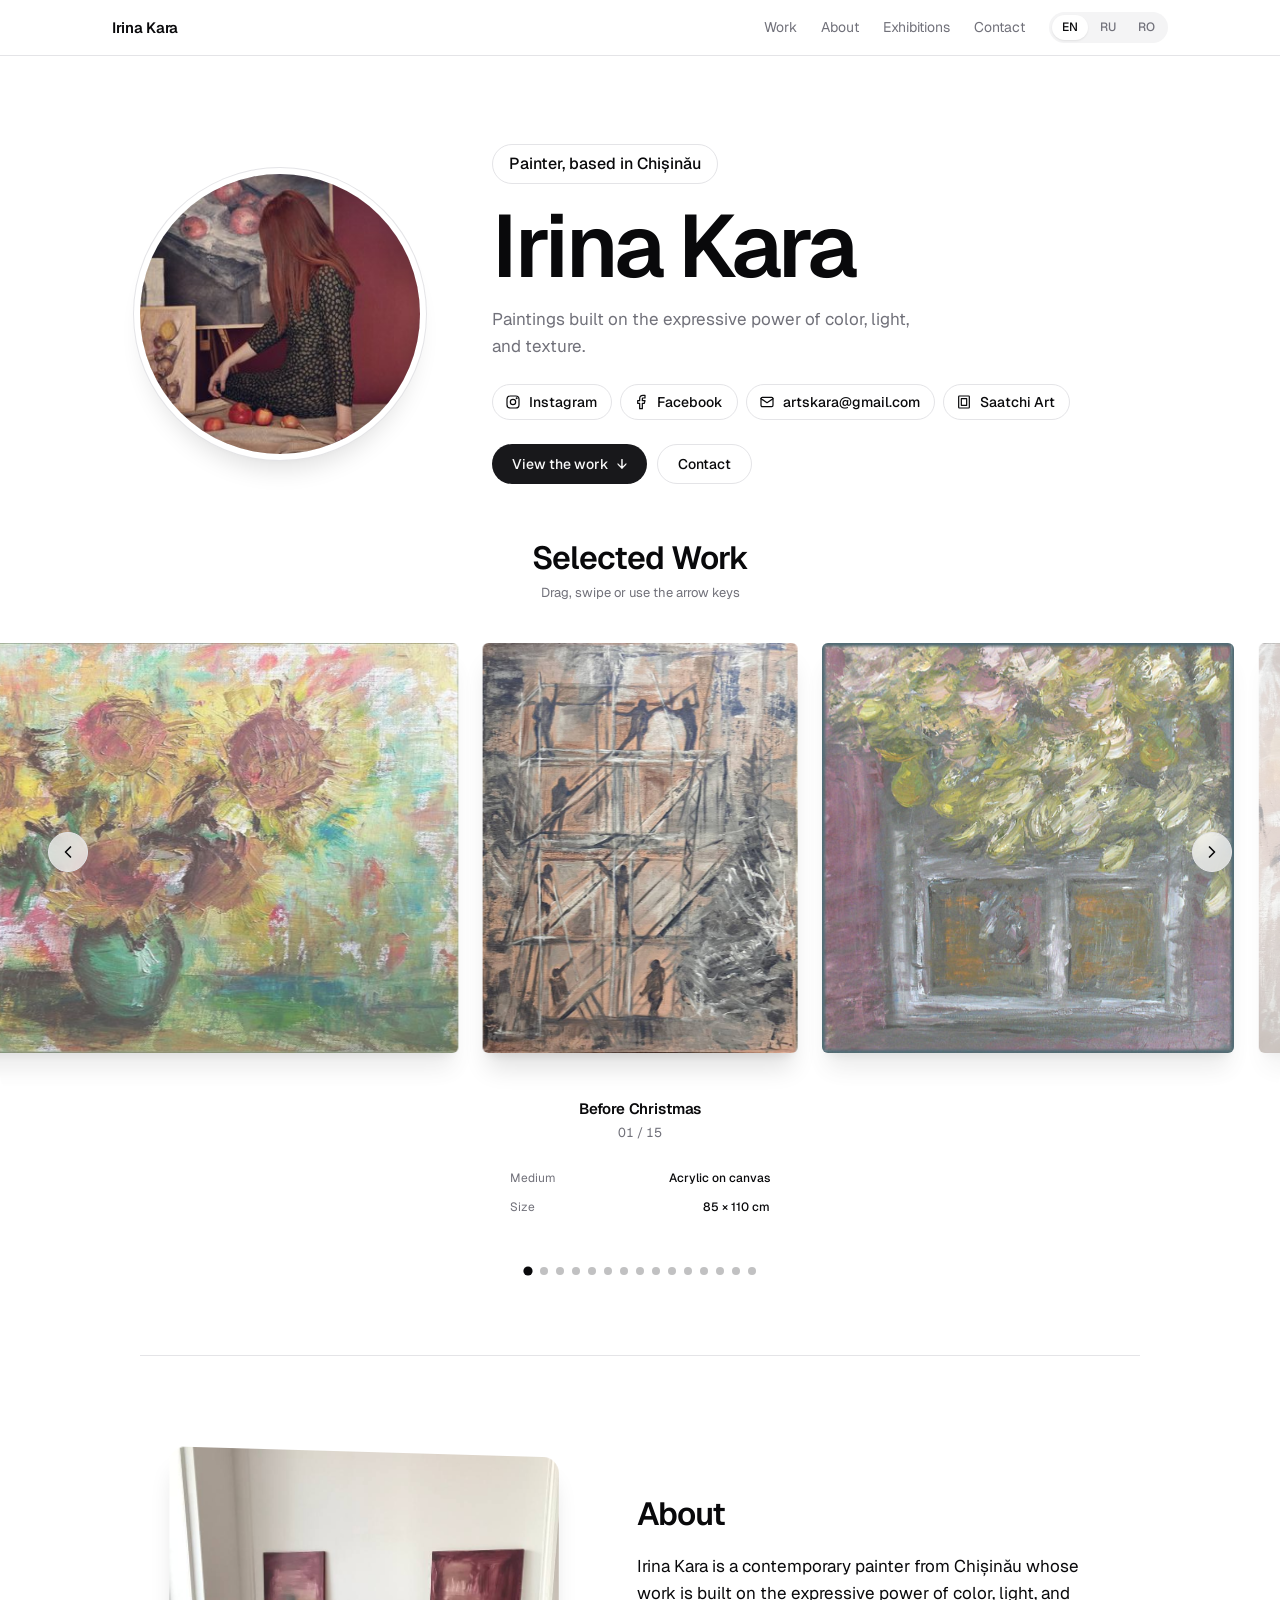
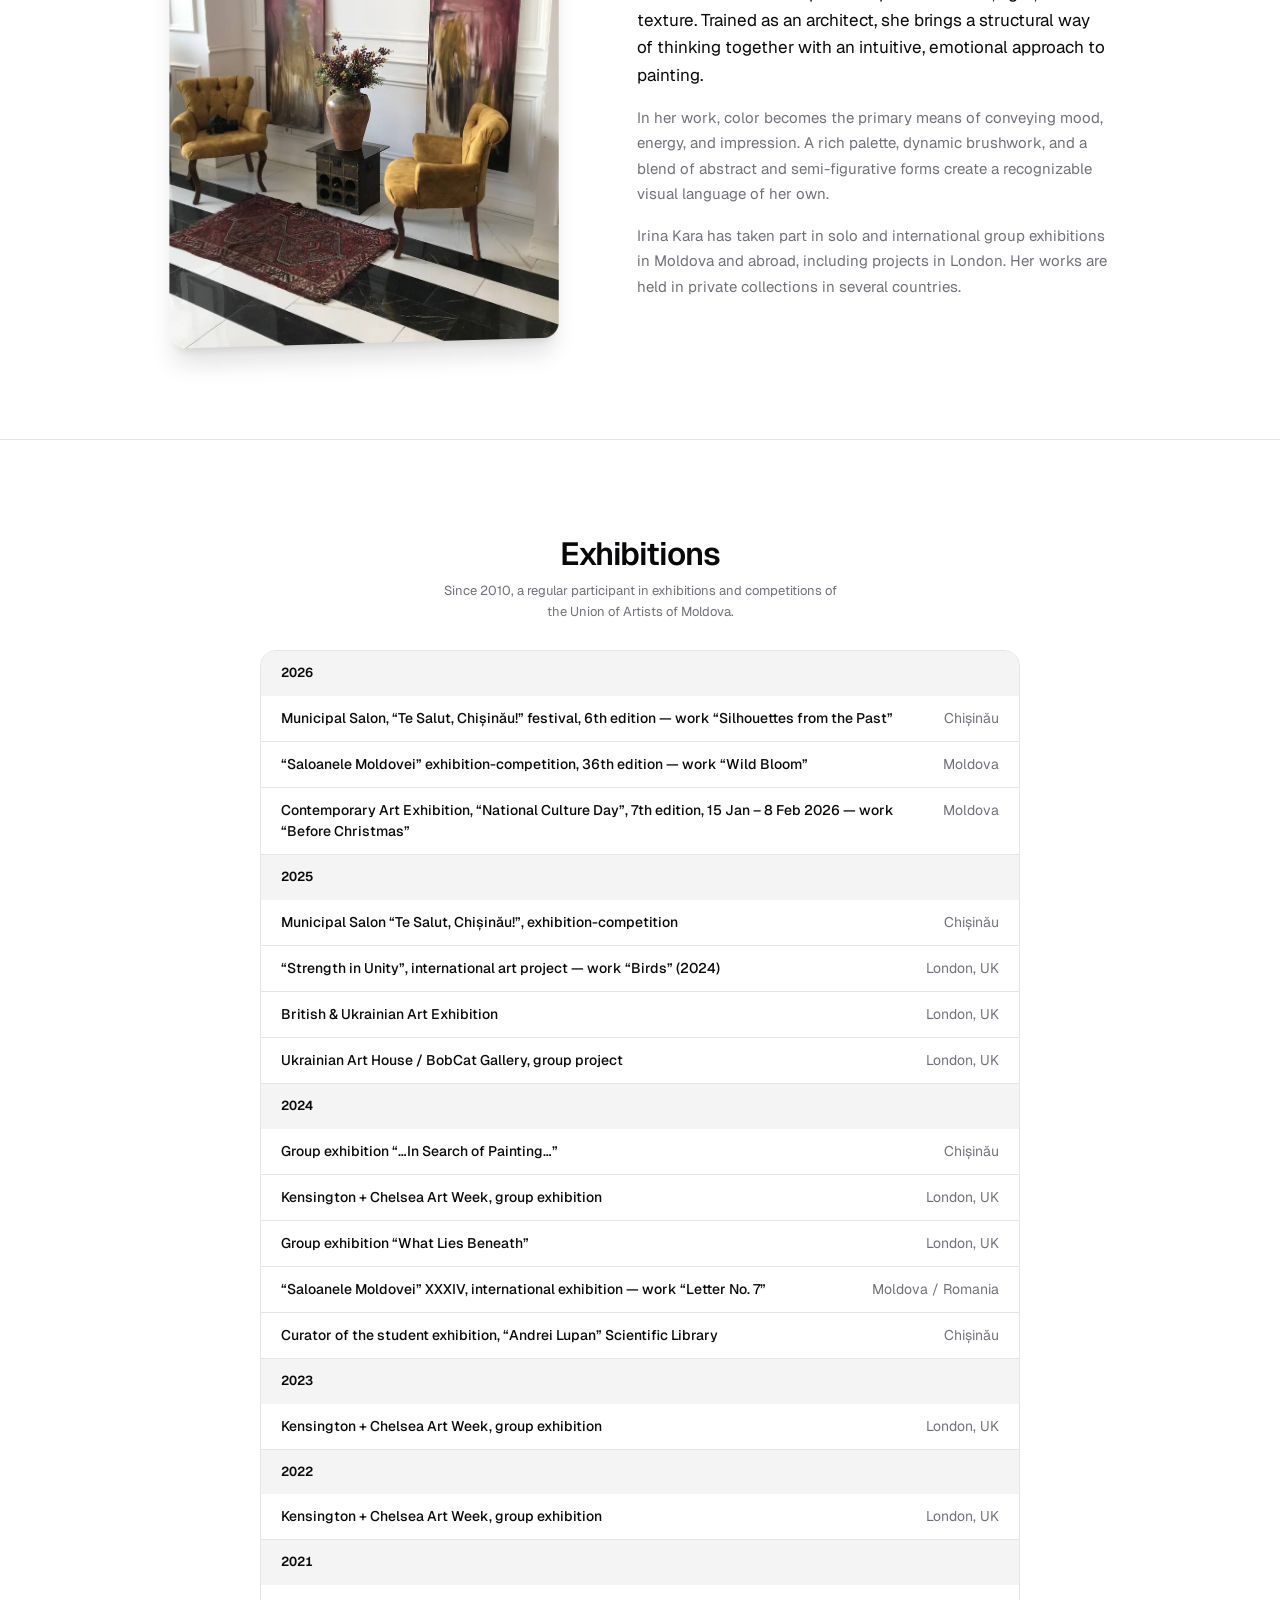
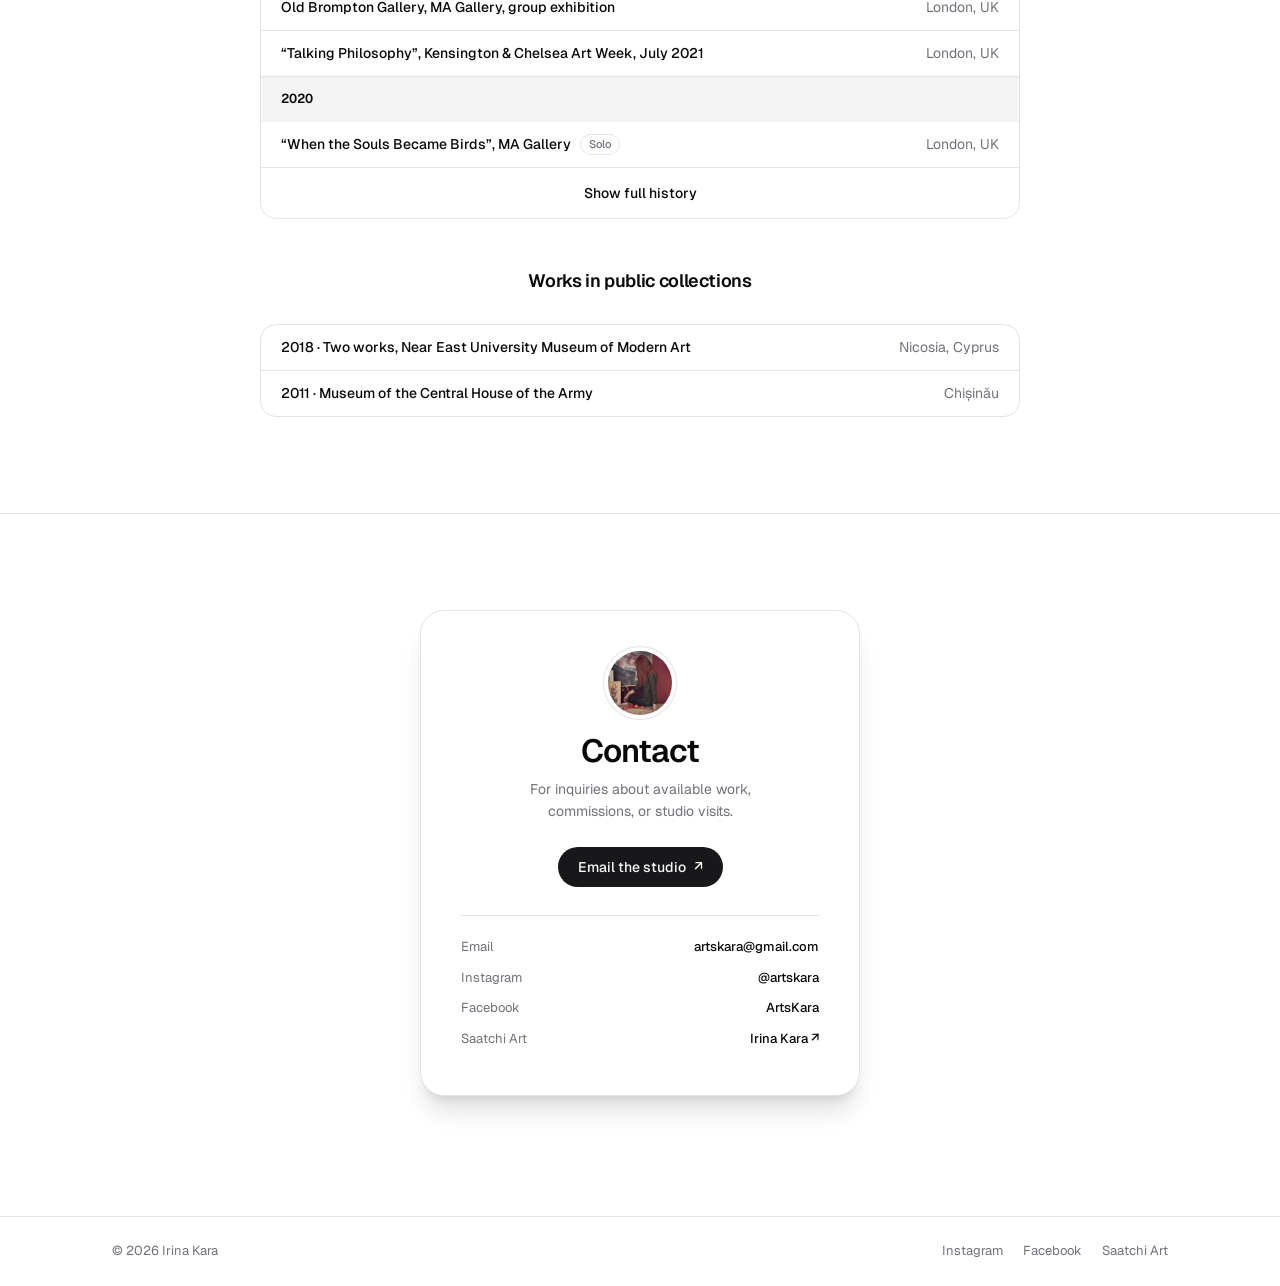
==== index.html @ e7eca100 "Fill Exhibitions with the full CV - 42 exhibitions grouped by year (2026–2010), Solo / Award tags - " ====
<!DOCTYPE html>
<html lang="en">
<head>
<meta charset="UTF-8">
<meta name="viewport" content="width=device-width, initial-scale=1.0">
<title>Irina Kara — Paintings & Works on Paper</title>
<link rel="preconnect" href="https://fonts.googleapis.com">
<link rel="preconnect" href="https://fonts.gstatic.com" crossorigin>
<link href="https://fonts.googleapis.com/css2?family=Geist:wght@400;500;600&display=swap" rel="stylesheet">
<link rel="stylesheet" href="style-d.css?v=7">
</head>
<body>

<header class="nav">
  <div class="nav__inner">
    <a class="nav__mark" href="#top">Irina Kara</a>
    <nav class="nav__links">
      <a href="#work" data-i18n="nav.work">Work</a>
      <a href="#about" data-i18n="nav.about">About</a>
      <a href="#exhibitions" data-i18n="nav.exhibitions">Exhibitions</a>
      <a href="#contact" data-i18n="nav.contact">Contact</a>
      <span class="lang-switch" role="group" aria-label="Language">
        <button type="button" data-lang-btn="en">EN</button>
        <button type="button" data-lang-btn="ru">RU</button>
        <button type="button" data-lang-btn="ro">RO</button>
      </span>
    </nav>
    <button class="nav__toggle" aria-label="Open menu" aria-expanded="false">
      <span></span><span></span>
    </button>
  </div>
</header>

<div class="mobile-menu" id="mobileMenu">
  <a href="#work" data-i18n="nav.work">Work</a>
  <a href="#about" data-i18n="nav.about">About</a>
  <a href="#exhibitions" data-i18n="nav.exhibitions">Exhibitions</a>
  <a href="#contact" data-i18n="nav.contact">Contact</a>
  <span class="lang-switch" role="group" aria-label="Language">
    <button type="button" data-lang-btn="en">EN</button>
    <button type="button" data-lang-btn="ru">RU</button>
    <button type="button" data-lang-btn="ro">RO</button>
  </span>
</div>

<main id="top">

  <section class="hero">
    <div class="hero__inner reveal">
      <img class="hero__avatar" src="images/artist-avatar.jpg" alt="Irina Kara">
      <div class="hero__text">
        <span class="eyebrow" data-i18n="hero.eyebrow">Painter, based in Chișinău</span>
        <h1 class="hero__title">Irina Kara</h1>
        <p class="hero__sub" data-i18n="hero.sub">Paintings built on the expressive power of color, light, and texture.</p>
        <ul class="hero__contacts">
          <li>
            <a href="https://www.instagram.com/artskara/" target="_blank" rel="noopener noreferrer">
              <svg viewBox="0 0 24 24" aria-hidden="true"><rect x="3" y="3" width="18" height="18" rx="5"/><circle cx="12" cy="12" r="4"/><circle cx="17.5" cy="6.5" r="0.6" fill="currentColor"/></svg>
              <span>Instagram</span>
            </a>
          </li>
          <li>
            <a href="https://www.facebook.com/ArtsKara" target="_blank" rel="noopener noreferrer">
              <svg viewBox="0 0 24 24" aria-hidden="true"><path d="M18 2h-3a5 5 0 0 0-5 5v3H7v4h3v8h4v-8h3l1-4h-4V7a1 1 0 0 1 1-1h3z"/></svg>
              <span>Facebook</span>
            </a>
          </li>
          <li>
            <a href="mailto:artskara@gmail.com">
              <svg viewBox="0 0 24 24" aria-hidden="true"><rect x="3" y="5" width="18" height="14" rx="2"/><path d="m3 7 9 6 9-6"/></svg>
              <span>artskara@gmail.com</span>
            </a>
          </li>
          <li>
            <a href="https://www.saatchiart.com/account/profile/97227" target="_blank" rel="noopener noreferrer">
              <svg viewBox="0 0 24 24" aria-hidden="true"><rect x="4" y="3" width="16" height="18" rx="1"/><rect x="8" y="7" width="8" height="10"/></svg>
              <span>Saatchi Art</span>
            </a>
          </li>
        </ul>
        <div class="hero__actions">
          <a class="btn btn--primary" href="#work"><span data-i18n="hero.cta">View the work</span><span aria-hidden="true">↓</span></a>
          <a class="btn btn--outline" href="#contact" data-i18n="nav.contact">Contact</a>
        </div>
      </div>
    </div>
  </section>

  <section id="work" class="work">
    <div class="section-head reveal">
      <h2 class="section-title" data-i18n="work.title">Selected Work</h2>
      <p class="section-hint" data-i18n="work.hint">Drag, swipe or use the arrow keys</p>
    </div>

    <div class="cf reveal" data-coverflow data-autoplay="0" data-rotate="0" data-depth="0" data-fade="0.3" data-max-aspect="3" role="region" aria-roledescription="carousel" aria-label="Selected work">
      <div class="cf__stage">
        <div class="cf__frame" tabindex="0">
          <div class="cf__track">
            <div class="cf__card" role="group" aria-roledescription="slide" aria-label="1 of 15">
              <img class="zoomable" src="images/before-christmas.jpg" alt="Before Christmas, acrylic on canvas, 85 × 110 cm" width="770" height="1003" draggable="false" loading="eager" role="button" tabindex="-1" aria-label="View full size: Before Christmas">
            </div>
            <div class="cf__card" role="group" aria-roledescription="slide" aria-label="2 of 15">
              <img class="zoomable" src="images/grandmas-pear.jpg" alt="Grandma's Pear, oil on canvas, 85 × 85 cm" width="569" height="566" draggable="false" loading="eager" role="button" tabindex="-1" aria-label="View full size: Grandma's Pear">
            </div>
            <div class="cf__card" role="group" aria-roledescription="slide" aria-label="3 of 15">
              <img class="zoomable" src="images/hero-after-the-touch.jpg" alt="After the Touch, acrylic on canvas, 60 × 85 cm" width="770" height="1097" draggable="false" loading="eager" role="button" tabindex="-1" aria-label="View full size: After the Touch">
            </div>
            <div class="cf__card" role="group" aria-roledescription="slide" aria-label="4 of 15">
              <img class="zoomable" src="images/letter-thoughts-before-sunrise.jpg" alt="Letter – Thoughts Before Sunrise, acrylic on canvas, 85 × 110 cm" width="770" height="999" draggable="false" loading="lazy" role="button" tabindex="-1" aria-label="View full size: Letter – Thoughts Before Sunrise">
            </div>
            <div class="cf__card" role="group" aria-roledescription="slide" aria-label="5 of 15">
              <img class="zoomable" src="images/wild-bloom.jpg" alt="Wild Bloom, oil on canvas, 60 × 80 cm" width="770" height="1012" draggable="false" loading="lazy" role="button" tabindex="-1" aria-label="View full size: Wild Bloom">
            </div>
            <div class="cf__card" role="group" aria-roledescription="slide" aria-label="6 of 15">
              <img class="zoomable" src="images/the-little-white-lamb.jpg" alt="The Little White Lamb, oil on canvas, 85 × 110 cm" width="770" height="995" draggable="false" loading="lazy" role="button" tabindex="-1" aria-label="View full size: The Little White Lamb">
            </div>
            <div class="cf__card" role="group" aria-roledescription="slide" aria-label="7 of 15">
              <img class="zoomable" src="images/apples-and-pears.jpg" alt="The Apples and Pears, oil on canvas, 85 × 30 cm" width="770" height="320" draggable="false" loading="lazy" role="button" tabindex="-1" aria-label="View full size: The Apples and Pears">
            </div>
            <div class="cf__card" role="group" aria-roledescription="slide" aria-label="8 of 15">
              <img class="zoomable" src="images/roses.jpg" alt="Roses, oil on canvas, 60 × 60 cm" width="770" height="769" draggable="false" loading="lazy" role="button" tabindex="-1" aria-label="View full size: Roses">
            </div>
            <div class="cf__card" role="group" aria-roledescription="slide" aria-label="9 of 15">
              <img class="zoomable" src="images/road-at-home-old-orhey.jpg" alt="The Road at Home, Old Orhey, oil on canvas, 85 × 85 cm" width="770" height="773" draggable="false" loading="lazy" role="button" tabindex="-1" aria-label="View full size: The Road at Home, Old Orhey">
            </div>
            <div class="cf__card" role="group" aria-roledescription="slide" aria-label="10 of 15">
              <img class="zoomable" src="images/crimson-pulse.jpg" alt="Crimson Pulse, oil on canvas, 60 × 110 cm" width="770" height="1468" draggable="false" loading="lazy" role="button" tabindex="-1" aria-label="View full size: Crimson Pulse">
            </div>
            <div class="cf__card" role="group" aria-roledescription="slide" aria-label="11 of 15">
              <img class="zoomable" src="images/horizon-in-motion.jpg" alt="Horizon in Motion, oil on canvas, diptych, 60 × 80 cm" width="770" height="914" draggable="false" loading="lazy" role="button" tabindex="-1" aria-label="View full size: Horizon in Motion">
            </div>
            <div class="cf__card" role="group" aria-roledescription="slide" aria-label="12 of 15">
              <img class="zoomable" src="images/pink-roses-and-tea.jpg" alt="Pink Roses and Tea, oil on canvas, 40 × 70 cm" width="770" height="1519" draggable="false" loading="lazy" role="button" tabindex="-1" aria-label="View full size: Pink Roses and Tea">
            </div>
            <div class="cf__card" role="group" aria-roledescription="slide" aria-label="13 of 15">
              <img class="zoomable" src="images/pomegranate-and-orange.jpg" alt="Still Life with Pomegranate and Orange, oil on canvas, 50 × 30 cm" width="770" height="499" draggable="false" loading="lazy" role="button" tabindex="-1" aria-label="View full size: Still Life with Pomegranate and Orange">
            </div>
            <div class="cf__card" role="group" aria-roledescription="slide" aria-label="14 of 15">
              <img class="zoomable" src="images/between-silence-and-depth.jpg" alt="Between Silence and Depth, oil on canvas, 30 × 40 cm" width="770" height="1019" draggable="false" loading="lazy" role="button" tabindex="-1" aria-label="View full size: Between Silence and Depth">
            </div>
            <div class="cf__card" role="group" aria-roledescription="slide" aria-label="15 of 15">
              <img class="zoomable" src="images/sunflowers.jpg" alt="Sunflowers, oil on canvas, 50 × 30 cm" width="770" height="507" draggable="false" loading="lazy" role="button" tabindex="-1" aria-label="View full size: Sunflowers">
            </div>
          </div>
        </div>

        <button class="cf__nav cf__nav--prev" type="button" aria-label="Previous slide">
          <svg viewBox="0 0 24 24" aria-hidden="true"><path d="m15 18-6-6 6-6"/></svg>
        </button>
        <button class="cf__nav cf__nav--next" type="button" aria-label="Next slide">
          <svg viewBox="0 0 24 24" aria-hidden="true"><path d="m9 18 6-6-6-6"/></svg>
        </button>
      </div>

      <div class="cf__captions" aria-live="polite">
        <div class="cf__caption">
          <p class="cf__title">Before Christmas</p>
          <p class="cf__subtitle">01 / 15</p>
          <dl class="cf__meta">
            <div><dt data-i18n="meta.medium">Medium</dt><dd data-i18n="medium.acrylic">Acrylic on canvas</dd></div>
            <div><dt data-i18n="meta.size">Size</dt><dd>85 × 110 cm</dd></div>
          </dl>
        </div>
        <div class="cf__caption">
          <p class="cf__title">Grandma's Pear</p>
          <p class="cf__subtitle">02 / 15</p>
          <dl class="cf__meta">
            <div><dt data-i18n="meta.medium">Medium</dt><dd data-i18n="medium.oil">Oil on canvas</dd></div>
            <div><dt data-i18n="meta.size">Size</dt><dd>85 × 85 cm</dd></div>
          </dl>
        </div>
        <div class="cf__caption">
          <p class="cf__title">After the Touch</p>
          <p class="cf__subtitle">03 / 15</p>
          <dl class="cf__meta">
            <div><dt data-i18n="meta.medium">Medium</dt><dd data-i18n="medium.acrylic">Acrylic on canvas</dd></div>
            <div><dt data-i18n="meta.size">Size</dt><dd>60 × 85 cm</dd></div>
          </dl>
        </div>
        <div class="cf__caption">
          <p class="cf__title">Letter – Thoughts Before Sunrise</p>
          <p class="cf__subtitle">04 / 15</p>
          <dl class="cf__meta">
            <div><dt data-i18n="meta.medium">Medium</dt><dd data-i18n="medium.acrylic">Acrylic on canvas</dd></div>
            <div><dt data-i18n="meta.size">Size</dt><dd>85 × 110 cm</dd></div>
          </dl>
        </div>
        <div class="cf__caption">
          <p class="cf__title">Wild Bloom</p>
          <p class="cf__subtitle">05 / 15</p>
          <dl class="cf__meta">
            <div><dt data-i18n="meta.medium">Medium</dt><dd data-i18n="medium.oil">Oil on canvas</dd></div>
            <div><dt data-i18n="meta.size">Size</dt><dd>60 × 80 cm</dd></div>
          </dl>
        </div>
        <div class="cf__caption">
          <p class="cf__title">The Little White Lamb</p>
          <p class="cf__subtitle">06 / 15</p>
          <dl class="cf__meta">
            <div><dt data-i18n="meta.medium">Medium</dt><dd data-i18n="medium.oil">Oil on canvas</dd></div>
            <div><dt data-i18n="meta.size">Size</dt><dd>85 × 110 cm</dd></div>
          </dl>
        </div>
        <div class="cf__caption">
          <p class="cf__title">The Apples and Pears</p>
          <p class="cf__subtitle">07 / 15</p>
          <dl class="cf__meta">
            <div><dt data-i18n="meta.medium">Medium</dt><dd data-i18n="medium.oil">Oil on canvas</dd></div>
            <div><dt data-i18n="meta.size">Size</dt><dd>85 × 30 cm</dd></div>
          </dl>
        </div>
        <div class="cf__caption">
          <p class="cf__title">Roses</p>
          <p class="cf__subtitle">08 / 15</p>
          <dl class="cf__meta">
            <div><dt data-i18n="meta.medium">Medium</dt><dd data-i18n="medium.oil">Oil on canvas</dd></div>
            <div><dt data-i18n="meta.size">Size</dt><dd>60 × 60 cm</dd></div>
          </dl>
        </div>
        <div class="cf__caption">
          <p class="cf__title">The Road at Home, Old Orhey</p>
          <p class="cf__subtitle">09 / 15</p>
          <dl class="cf__meta">
            <div><dt data-i18n="meta.medium">Medium</dt><dd data-i18n="medium.oil">Oil on canvas</dd></div>
            <div><dt data-i18n="meta.size">Size</dt><dd>85 × 85 cm</dd></div>
          </dl>
        </div>
        <div class="cf__caption">
          <p class="cf__title">Crimson Pulse</p>
          <p class="cf__subtitle">10 / 15</p>
          <dl class="cf__meta">
            <div><dt data-i18n="meta.medium">Medium</dt><dd data-i18n="medium.oil">Oil on canvas</dd></div>
            <div><dt data-i18n="meta.size">Size</dt><dd>60 × 110 cm</dd></div>
          </dl>
        </div>
        <div class="cf__caption">
          <p class="cf__title">Horizon in Motion</p>
          <p class="cf__subtitle">11 / 15</p>
          <dl class="cf__meta">
            <div><dt data-i18n="meta.medium">Medium</dt><dd data-i18n="medium.oilDiptych">Oil on canvas, diptych</dd></div>
            <div><dt data-i18n="meta.size">Size</dt><dd>60 × 80 cm</dd></div>
          </dl>
        </div>
        <div class="cf__caption">
          <p class="cf__title">Pink Roses and Tea</p>
          <p class="cf__subtitle">12 / 15</p>
          <dl class="cf__meta">
            <div><dt data-i18n="meta.medium">Medium</dt><dd data-i18n="medium.oil">Oil on canvas</dd></div>
            <div><dt data-i18n="meta.size">Size</dt><dd>40 × 70 cm</dd></div>
          </dl>
        </div>
        <div class="cf__caption">
          <p class="cf__title">Still Life with Pomegranate and Orange</p>
          <p class="cf__subtitle">13 / 15</p>
          <dl class="cf__meta">
            <div><dt data-i18n="meta.medium">Medium</dt><dd data-i18n="medium.oil">Oil on canvas</dd></div>
            <div><dt data-i18n="meta.size">Size</dt><dd>50 × 30 cm</dd></div>
          </dl>
        </div>
        <div class="cf__caption">
          <p class="cf__title">Between Silence and Depth</p>
          <p class="cf__subtitle">14 / 15</p>
          <dl class="cf__meta">
            <div><dt data-i18n="meta.medium">Medium</dt><dd data-i18n="medium.oil">Oil on canvas</dd></div>
            <div><dt data-i18n="meta.size">Size</dt><dd>30 × 40 cm</dd></div>
          </dl>
        </div>
        <div class="cf__caption">
          <p class="cf__title">Sunflowers</p>
          <p class="cf__subtitle">15 / 15</p>
          <dl class="cf__meta">
            <div><dt data-i18n="meta.medium">Medium</dt><dd data-i18n="medium.oil">Oil on canvas</dd></div>
            <div><dt data-i18n="meta.size">Size</dt><dd>50 × 30 cm</dd></div>
          </dl>
        </div>
      </div>

      <div class="cf__dots"></div>
    </div>
  </section>

  <section id="about" class="about">
    <div class="about__portrait reveal">
      <img src="images/studio-portrait.jpg" alt="Irina Kara in her studio" loading="lazy">
    </div>
    <div class="about__text reveal">
      <h2 class="section-title" data-i18n="about.title">About</h2>
      <p data-i18n="about.p1">Irina Kara is a contemporary painter from Chișinău whose work is built on the expressive power of color, light, and texture. Trained as an architect, she brings a structural way of thinking together with an intuitive, emotional approach to painting.</p>
      <p data-i18n="about.p2">In her work, color becomes the primary means of conveying mood, energy, and impression. A rich palette, dynamic brushwork, and a blend of abstract and semi-figurative forms create a recognizable visual language of her own.</p>
      <p data-i18n="about.p3">Irina Kara has taken part in solo and international group exhibitions in Moldova and abroad, including projects in London. Her works are held in private collections in several countries.</p>
    </div>
  </section>

  <section id="exhibitions" class="exhibitions">
    <div class="section-head reveal">
      <h2 class="section-title" data-i18n="exhibitions.title">Exhibitions</h2>
      <p class="section-hint" data-i18n="exhibitions.union">Since 2010, a regular participant in exhibitions and competitions of the Union of Artists of Moldova.</p>
    </div>
    <div class="exhibitions__card reveal" id="exhibitionsList">
      <div class="exhibitions__group">
        <h3>2026</h3>
        <ul>
          <li><span class="ex__title">Municipal Salon, “Te Salut, Chișinău!” festival, 6th edition — work “Silhouettes from the Past”</span><span class="ex__place">Chișinău</span></li>
          <li><span class="ex__title">“Saloanele Moldovei” exhibition-competition, 36th edition — work “Wild Bloom”</span><span class="ex__place">Moldova</span></li>
          <li><span class="ex__title">Contemporary Art Exhibition, “National Culture Day”, 7th edition, 15 Jan – 8 Feb 2026 — work “Before Christmas”</span><span class="ex__place">Moldova</span></li>
        </ul>
      </div>
      <div class="exhibitions__group">
        <h3>2025</h3>
        <ul>
          <li><span class="ex__title">Municipal Salon “Te Salut, Chișinău!”, exhibition-competition</span><span class="ex__place">Chișinău</span></li>
          <li><span class="ex__title">“Strength in Unity”, international art project — work “Birds” (2024)</span><span class="ex__place">London, UK</span></li>
          <li><span class="ex__title">British &amp; Ukrainian Art Exhibition</span><span class="ex__place">London, UK</span></li>
          <li><span class="ex__title">Ukrainian Art House / BobCat Gallery, group project</span><span class="ex__place">London, UK</span></li>
        </ul>
      </div>
      <div class="exhibitions__group">
        <h3>2024</h3>
        <ul>
          <li><span class="ex__title">Group exhibition “…In Search of Painting…”</span><span class="ex__place">Chișinău</span></li>
          <li><span class="ex__title">Kensington + Chelsea Art Week, group exhibition</span><span class="ex__place">London, UK</span></li>
          <li><span class="ex__title">Group exhibition “What Lies Beneath”</span><span class="ex__place">London, UK</span></li>
          <li><span class="ex__title">“Saloanele Moldovei” XXXIV, international exhibition — work “Letter No. 7”</span><span class="ex__place">Moldova / Romania</span></li>
          <li><span class="ex__title">Curator of the student exhibition, “Andrei Lupan” Scientific Library</span><span class="ex__place">Chișinău</span></li>
        </ul>
      </div>
      <div class="exhibitions__group">
        <h3>2023</h3>
        <ul>
          <li><span class="ex__title">Kensington + Chelsea Art Week, group exhibition</span><span class="ex__place">London, UK</span></li>
        </ul>
      </div>
      <div class="exhibitions__group">
        <h3>2022</h3>
        <ul>
          <li><span class="ex__title">Kensington + Chelsea Art Week, group exhibition</span><span class="ex__place">London, UK</span></li>
        </ul>
      </div>
      <div class="exhibitions__group">
        <h3>2021</h3>
        <ul>
          <li><span class="ex__title">Old Brompton Gallery, MA Gallery, group exhibition</span><span class="ex__place">London, UK</span></li>
          <li><span class="ex__title">“Talking Philosophy”, Kensington &amp; Chelsea Art Week, July 2021</span><span class="ex__place">London, UK</span></li>
        </ul>
      </div>
      <div class="exhibitions__group">
        <h3>2020</h3>
        <ul>
          <li><span class="ex__title">“When the Souls Became Birds”, MA Gallery <span class="tag" data-i18n="exhibitions.solo">Solo</span></span><span class="ex__place">London, UK</span></li>
        </ul>
      </div>
      <div class="exhibitions__group exhibitions__group--more">
        <h3>2019</h3>
        <ul>
          <li><span class="ex__title">Old Brompton Gallery, MA Gallery</span><span class="ex__place">London, UK</span></li>
        </ul>
      </div>
      <div class="exhibitions__group exhibitions__group--more">
        <h3>2018</h3>
        <ul>
          <li><span class="ex__title">Old Brompton Gallery, MA Gallery</span><span class="ex__place">London, UK</span></li>
          <li><span class="ex__title">“Back to Infinity”, Old Brompton Gallery, MA Gallery</span><span class="ex__place">London, UK</span></li>
        </ul>
      </div>
      <div class="exhibitions__group exhibitions__group--more">
        <h3>2017</h3>
        <ul>
          <li><span class="ex__title">Private view “Women in the Art”, MA Gallery</span><span class="ex__place">London, UK</span></li>
        </ul>
      </div>
      <div class="exhibitions__group exhibitions__group--more">
        <h3>2016</h3>
        <ul>
          <li><span class="ex__title">“Kaleidoscope”, Gallery of the Embassy of Hungary <span class="tag" data-i18n="exhibitions.solo">Solo</span></span><span class="ex__place">Chișinău</span></li>
          <li><span class="ex__title">“Night of Art”, Palace of the Republic</span><span class="ex__place">Chișinău</span></li>
          <li><span class="ex__title">Private view “At a Subconscious Level”, MA Gallery</span><span class="ex__place">London, UK</span></li>
          <li><span class="ex__title">Group exhibition</span><span class="ex__place">Budapest, Hungary</span></li>
        </ul>
      </div>
      <div class="exhibitions__group exhibitions__group--more">
        <h3>2015</h3>
        <ul>
          <li><span class="ex__title">Embassy of Bulgaria in the Republic of Moldova <span class="tag" data-i18n="exhibitions.solo">Solo</span></span><span class="ex__place">Chișinău</span></li>
          <li><span class="ex__title">International Painting Biennial</span><span class="ex__place">Chișinău</span></li>
          <li><span class="ex__title">Group exhibition “Victor Ursu and His Disciples”, Constantin Brâncuși Exhibition Centre</span><span class="ex__place">Chișinău</span></li>
          <li><span class="ex__title">Group exhibition</span><span class="ex__place">San Francisco, USA</span></li>
        </ul>
      </div>
      <div class="exhibitions__group exhibitions__group--more">
        <h3>2014</h3>
        <ul>
          <li><span class="ex__title">“Reflections”, Atrium Gallery <span class="tag" data-i18n="exhibitions.solo">Solo</span></span><span class="ex__place">Chișinău</span></li>
        </ul>
      </div>
      <div class="exhibitions__group exhibitions__group--more">
        <h3>2013</h3>
        <ul>
          <li><span class="ex__title">International Painting Biennial</span><span class="ex__place">Chișinău</span></li>
          <li><span class="ex__title">Group exhibition “The Call of Art”, Atrium Gallery</span><span class="ex__place">Chișinău</span></li>
        </ul>
      </div>
      <div class="exhibitions__group exhibitions__group--more">
        <h3>2011–2013</h3>
        <ul>
          <li><span class="ex__title">Slavic Art Exhibition at the Venice Biennale 2013 — 1st and 2nd place <span class="tag tag--award" data-i18n="exhibitions.award">Award</span></span><span class="ex__place">Venice, Italy</span></li>
          <li><span class="ex__title">Slavic Art Week in Berlin — 2nd place <span class="tag tag--award" data-i18n="exhibitions.award">Award</span></span><span class="ex__place">Berlin, Germany</span></li>
          <li><span class="ex__title">Art Week in St Petersburg — 3rd place <span class="tag tag--award" data-i18n="exhibitions.award">Award</span></span><span class="ex__place">St Petersburg, Russia</span></li>
          <li><span class="ex__title">Art Week in Bulgaria — 2nd and 3rd place <span class="tag tag--award" data-i18n="exhibitions.award">Award</span></span><span class="ex__place">Sofia, Bulgaria</span></li>
        </ul>
      </div>
      <div class="exhibitions__group exhibitions__group--more">
        <h3>2011</h3>
        <ul>
          <li><span class="ex__title">“Pure Emotions”, Central House of the Army</span><span class="ex__place">Chișinău</span></li>
          <li><span class="ex__title">Atrium Gallery, MallDova Shopping Centre</span><span class="ex__place">Chișinău</span></li>
          <li><span class="ex__title">Slavic Art</span><span class="ex__place">Manisa, Turkey</span></li>
          <li><span class="ex__title">“Muses and Flowers of Bessarabia”</span><span class="ex__place">Riccione, Italy</span></li>
          <li><span class="ex__title">Group exhibition</span><span class="ex__place">Tel Aviv, Israel</span></li>
        </ul>
      </div>
      <div class="exhibitions__group exhibitions__group--more">
        <h3>2010</h3>
        <ul>
          <li><span class="ex__title">First solo exhibition “Pure Emotions”, TopArt5 Gallery <span class="tag" data-i18n="exhibitions.solo">Solo</span></span><span class="ex__place">Chișinău</span></li>
        </ul>
      </div>
      <button class="exhibitions__more" type="button" aria-expanded="false" aria-controls="exhibitionsList">
        <span class="when-closed" data-i18n="exhibitions.showAll">Show full history</span>
        <span class="when-open" data-i18n="exhibitions.showLess">Show less</span>
      </button>
    </div>

    <div class="section-head collections reveal">
      <h3 class="collections__title" data-i18n="exhibitions.collections">Works in public collections</h3>
    </div>
    <div class="exhibitions__card reveal">
      <div class="exhibitions__group">
        <ul>
          <li><span class="ex__title">2018 · Two works, Near East University Museum of Modern Art</span><span class="ex__place">Nicosia, Cyprus</span></li>
          <li><span class="ex__title">2011 · Museum of the Central House of the Army</span><span class="ex__place">Chișinău</span></li>
        </ul>
      </div>
    </div>
  </section>

  <section id="contact" class="contact">
    <div class="contact__card reveal">
      <img class="contact__avatar" src="images/artist-avatar.jpg" alt="" loading="lazy">
      <h2 class="section-title" data-i18n="contact.title">Contact</h2>
      <p class="contact__sub" data-i18n="contact.sub">For inquiries about available work, commissions, or studio visits.</p>
      <a class="btn btn--primary" href="mailto:artskara@gmail.com"><span data-i18n="contact.cta">Email the studio</span><span aria-hidden="true">↗</span></a>
      <dl class="contact__meta">
        <div><dt>Email</dt><dd><a href="mailto:artskara@gmail.com">artskara@gmail.com</a></dd></div>
        <div><dt>Instagram</dt><dd><a href="https://www.instagram.com/artskara/" target="_blank" rel="noopener noreferrer">@artskara</a></dd></div>
        <div><dt>Facebook</dt><dd><a href="https://www.facebook.com/ArtsKara" target="_blank" rel="noopener noreferrer">ArtsKara</a></dd></div>
        <div><dt>Saatchi Art</dt><dd><a href="https://www.saatchiart.com/account/profile/97227" target="_blank" rel="noopener noreferrer">Irina Kara ↗</a></dd></div>
      </dl>
    </div>
  </section>

</main>

<footer class="footer">
  <div class="footer__inner">
    <span>© 2026 Irina Kara</span>
    <div class="footer__social">
      <a href="https://www.instagram.com/artskara/" target="_blank" rel="noopener noreferrer">Instagram</a>
      <a href="https://www.facebook.com/ArtsKara" target="_blank" rel="noopener noreferrer">Facebook</a>
      <a href="https://www.saatchiart.com/account/profile/97227" target="_blank" rel="noopener noreferrer">Saatchi Art</a>
    </div>
  </div>
</footer>

<div class="lightbox" id="lightbox" aria-hidden="true" role="dialog" aria-modal="true" aria-label="Full-size artwork view">
  <button class="lightbox__close" type="button" aria-label="Close">✕</button>
  <button class="lightbox__nav lightbox__nav--prev" type="button" aria-label="Previous artwork">‹</button>
  <button class="lightbox__nav lightbox__nav--next" type="button" aria-label="Next artwork">›</button>
  <figure class="lightbox__figure">
    <img class="lightbox__img" src="" alt="">
    <figcaption class="lightbox__caption"></figcaption>
  </figure>
</div>

<script src="coverflow.js?v=2"></script>
<script src="script.js?v=3"></script>
</body>
</html>
---- style-d.css ----
/* ---------- Design D: coverflow / neutral ---------- */
:root {
  --background: #ffffff;
  --foreground: #09090b;
  --card: #ffffff;
  --muted: #f4f4f5;
  --muted-foreground: #71717a;
  --border: #e4e4e7;
  --ring: #a1a1aa;
  --primary: #18181b;
  --primary-foreground: #fafafa;
  --shadow-xl: 0 20px 25px -5px rgb(0 0 0 / 0.12), 0 8px 10px -6px rgb(0 0 0 / 0.1);
  --radius: 16px;
  --ease: cubic-bezier(0.22, 1, 0.36, 1);
  --max: 1120px;
  --gutter: clamp(16px, 4vw, 32px);
  --nav-h: 56px;
}

@media (prefers-color-scheme: dark) {
  :root {
    --background: #262629;
    --foreground: #fafafa;
    --card: #0f0f12;
    --muted: #1c1c20;
    --muted-foreground: #a1a1aa;
    --border: #27272a;
    --ring: #52525b;
    --primary: #fafafa;
    --primary-foreground: #18181b;
    --shadow-xl: 0 20px 25px -5px rgb(0 0 0 / 0.5), 0 8px 10px -6px rgb(0 0 0 / 0.4);
  }
}

*,
*::before,
*::after { box-sizing: border-box; }

html {
  scroll-behavior: smooth;
  scroll-padding-top: var(--nav-h);
  -webkit-text-size-adjust: 100%;
}

body {
  margin: 0;
  background: var(--background);
  color: var(--foreground);
  font-family: 'Geist', ui-sans-serif, system-ui, -apple-system, 'Segoe UI', sans-serif;
  font-size: 15px;
  line-height: 1.6;
  -webkit-font-smoothing: antialiased;
  overflow-x: hidden;
}

img { display: block; max-width: 100%; }
a { color: inherit; text-decoration: none; }
button { font: inherit; color: inherit; }
h1, h2, h3, p, dl, dd, ul { margin: 0; }
ul { padding: 0; list-style: none; }

:focus-visible {
  outline: 2px solid var(--ring);
  outline-offset: 3px;
  border-radius: 6px;
}

/* ---------- Nav ---------- */
.nav {
  position: sticky;
  top: 0;
  z-index: 50;
  height: var(--nav-h);
  border-bottom: 1px solid var(--border);
  background: color-mix(in srgb, var(--background) 80%, transparent);
  backdrop-filter: saturate(180%) blur(12px);
  -webkit-backdrop-filter: saturate(180%) blur(12px);
}
.nav__inner {
  max-width: var(--max);
  height: 100%;
  margin: 0 auto;
  padding: 0 var(--gutter);
  display: flex;
  align-items: center;
  justify-content: space-between;
}
.nav__mark {
  font-weight: 600;
  letter-spacing: -0.02em;
}
.nav__links {
  display: flex;
  align-items: center;
  gap: 24px;
  font-size: 14px;
}
.nav__links > a {
  color: var(--muted-foreground);
  transition: color 0.2s;
}
.nav__links > a:hover { color: var(--foreground); }

.lang-switch {
  display: inline-flex;
  padding: 3px;
  gap: 2px;
  border-radius: 999px;
  background: var(--muted);
}
.lang-switch button {
  border: 0;
  background: transparent;
  padding: 3px 10px;
  border-radius: 999px;
  font-size: 12px;
  font-weight: 500;
  color: var(--muted-foreground);
  cursor: pointer;
  transition: background 0.2s, color 0.2s;
}
.lang-switch button:hover { color: var(--foreground); }
.lang-switch button.is-active {
  background: var(--background);
  color: var(--foreground);
  box-shadow: 0 1px 2px rgb(0 0 0 / 0.08);
}

.nav__toggle {
  display: none;
  width: 36px;
  height: 36px;
  border: 1px solid var(--border);
  border-radius: 10px;
  background: transparent;
  cursor: pointer;
  position: relative;
}
.nav__toggle span {
  position: absolute;
  left: 10px;
  right: 10px;
  height: 1.5px;
  background: var(--foreground);
  transition: transform 0.3s var(--ease);
}
.nav__toggle span:first-child { top: 14px; }
.nav__toggle span:last-child { top: 20px; }
.nav__toggle.is-open span:first-child { transform: translateY(3px) rotate(45deg); }
.nav__toggle.is-open span:last-child { transform: translateY(-3px) rotate(-45deg); }

.mobile-menu {
  position: fixed;
  top: var(--nav-h);
  left: 0;
  right: 0;
  z-index: 49;
  display: flex;
  flex-direction: column;
  gap: 4px;
  padding: 12px var(--gutter) 20px;
  background: var(--background);
  border-bottom: 1px solid var(--border);
  opacity: 0;
  visibility: hidden;
  transform: translateY(-8px);
  transition: opacity 0.25s var(--ease), transform 0.25s var(--ease), visibility 0.25s;
}
.mobile-menu.is-open {
  opacity: 1;
  visibility: visible;
  transform: none;
}
.mobile-menu > a {
  padding: 10px 0;
  font-size: 17px;
  font-weight: 500;
  border-bottom: 1px solid var(--border);
}
.mobile-menu .lang-switch { align-self: flex-start; margin-top: 12px; }

@media (max-width: 760px) {
  .nav__links { display: none; }
  .nav__toggle { display: block; }
}

/* ---------- Buttons ---------- */
.btn {
  display: inline-flex;
  align-items: center;
  justify-content: center;
  gap: 8px;
  height: 40px;
  padding: 0 20px;
  border-radius: 999px;
  font-size: 14px;
  font-weight: 500;
  white-space: nowrap;
  transition: opacity 0.2s, background 0.2s, transform 0.2s var(--ease);
}
.btn:active { transform: scale(0.97); }
.btn--primary {
  background: var(--primary);
  color: var(--primary-foreground);
}
.btn--primary:hover { opacity: 0.88; }
.btn--outline {
  border: 1px solid var(--border);
  background: var(--background);
}
.btn--outline:hover { background: var(--muted); }

/* ---------- Hero ---------- */
/* Portrait on the left, name and links on the right; stacks on phones. */
.hero {
  padding: clamp(40px, 7vw, 88px) var(--gutter) 0;
}
.hero__inner {
  max-width: 1000px;
  margin: 0 auto;
  display: grid;
  grid-template-columns: auto minmax(0, 1fr);
  align-items: center;
  gap: clamp(32px, 6vw, 72px);
}
.hero__avatar {
  width: clamp(200px, 26vw, 280px);
  aspect-ratio: 1;
  border-radius: 50%;
  object-fit: cover;
  box-shadow: 0 0 0 6px var(--background), 0 0 0 7px var(--border), var(--shadow-xl);
}
.hero__text {
  display: flex;
  flex-direction: column;
  align-items: flex-start;
}
.eyebrow {
  padding: 6px 16px;
  border: 1px solid var(--border);
  border-radius: 999px;
  background: var(--card);
  font-size: clamp(14px, 1.4vw, 16px);
  font-weight: 500;
}
.hero__title {
  margin-top: 18px;
  font-size: clamp(48px, 8vw, 88px);
  font-weight: 600;
  line-height: 1;
  letter-spacing: -0.045em;
}
.hero__sub {
  margin-top: 16px;
  max-width: 38ch;
  font-size: clamp(15px, 1.6vw, 17px);
  color: var(--muted-foreground);
}
.hero__contacts {
  margin-top: 24px;
  display: flex;
  flex-wrap: wrap;
  gap: 8px;
}
.hero__contacts a {
  display: inline-flex;
  align-items: center;
  gap: 8px;
  height: 36px;
  padding: 0 14px 0 12px;
  border: 1px solid var(--border);
  border-radius: 999px;
  font-size: 14px;
  font-weight: 500;
  transition: background 0.2s;
}
.hero__contacts a:hover { background: var(--muted); }
.hero__contacts svg {
  flex: none;
  width: 16px;
  height: 16px;
  fill: none;
  stroke: currentColor;
  stroke-width: 1.8;
  stroke-linecap: round;
  stroke-linejoin: round;
}
.hero__actions {
  margin-top: 24px;
  display: flex;
  flex-wrap: wrap;
  gap: 10px;
}

@media (max-width: 760px) {
  .hero__inner {
    grid-template-columns: 1fr;
    justify-items: center;
    text-align: center;
  }
  .hero__text { align-items: center; }
  .hero__contacts,
  .hero__actions { justify-content: center; }
}

/* ---------- Section heads ---------- */
.section-head {
  max-width: var(--max);
  margin: 0 auto;
  padding: 0 var(--gutter);
  text-align: center;
}
.section-title {
  font-size: clamp(24px, 3vw, 32px);
  font-weight: 600;
  line-height: 1.15;
  letter-spacing: -0.03em;
}
.section-hint {
  margin-top: 6px;
  font-size: 13px;
  color: var(--muted-foreground);
}

/* ---------- Coverflow ---------- */
.work {
  padding: clamp(36px, 5vw, 56px) 0 clamp(48px, 7vw, 80px);
}

.cf {
  --cf-h: clamp(260px, 32vw, 460px);
  margin-top: 8px;
  width: 100%;
}
.cf__stage { position: relative; }

.cf__frame {
  overflow: hidden;
  padding: 32px 0 40px;
  touch-action: pan-y;
  cursor: grab;
  outline: none;
  border-radius: var(--radius);
}
.cf__frame:focus-visible { box-shadow: inset 0 0 0 2px var(--ring); }
.cf__frame.is-dragging { cursor: grabbing; }

.cf__track {
  position: relative;
  height: var(--cf-h);
  transform-style: preserve-3d;
  user-select: none;
  -webkit-user-select: none;
}

.cf__card {
  position: absolute;
  left: 50%;
  top: 50%;
  width: calc(var(--cf-h) * 0.8);
  height: var(--cf-h);
  overflow: hidden;
  border-radius: 6px;
  background: var(--muted);
  box-shadow: var(--shadow-xl);
  will-change: transform;
  /* Stacked at the centre until coverflow.js measures and spreads them. */
  transform: translate(-50%, -50%);
}
.cf:not(.is-ready) .cf__card:not(:first-child) { opacity: 0; }

.cf__card img {
  width: 100%;
  height: 100%;
  object-fit: cover;
  user-select: none;
  -webkit-user-drag: none;
  pointer-events: auto;
}
.cf__card.is-active img { cursor: zoom-in; }
.cf__frame.is-dragging .cf__card img { cursor: grabbing; }
.cf__card img:focus-visible {
  outline: none;
  box-shadow: inset 0 0 0 3px var(--ring);
}

.cf__nav {
  position: absolute;
  top: 50%;
  z-index: 200;
  display: grid;
  place-items: center;
  width: 40px;
  height: 40px;
  padding: 0;
  border: 1px solid var(--border);
  border-radius: 50%;
  background: color-mix(in srgb, var(--background) 70%, transparent);
  backdrop-filter: blur(8px);
  -webkit-backdrop-filter: blur(8px);
  cursor: pointer;
  transform: translateY(-50%);
  transition: background 0.2s;
}
.cf__nav:hover { background: var(--background); }
.cf__nav:active { transform: translateY(-50%) scale(0.94); }
.cf__nav--prev { left: clamp(12px, 4vw, 48px); }
.cf__nav--next { right: clamp(12px, 4vw, 48px); }
.cf__nav svg {
  width: 20px;
  height: 20px;
  fill: none;
  stroke: currentColor;
  stroke-width: 2;
  stroke-linecap: round;
  stroke-linejoin: round;
}
@media (hover: none) {
  .cf__nav { display: none; }
}

.cf__captions {
  margin-top: 4px;
  padding: 0 24px;
  min-height: 150px;
}
.cf__caption {
  display: none;
  flex-direction: column;
  align-items: center;
  text-align: center;
}
.cf__caption.is-active {
  display: flex;
  animation: cf-fade 0.3s var(--ease);
}
@keyframes cf-fade {
  from { opacity: 0; transform: translateY(4px); }
  to { opacity: 1; transform: none; }
}
.cf__title {
  font-size: 15px;
  font-weight: 600;
  letter-spacing: -0.01em;
}
.cf__subtitle {
  margin-top: 2px;
  font-size: 13px;
  color: var(--muted-foreground);
  font-variant-numeric: tabular-nums;
}
.cf__meta {
  margin-top: 20px;
  width: 100%;
  max-width: 260px;
  font-size: 12px;
}
.cf__meta > div,
.contact__meta > div {
  display: flex;
  justify-content: space-between;
  gap: 16px;
  padding: 5px 0;
}
.cf__meta dt,
.contact__meta dt { color: var(--muted-foreground); }
.cf__meta dd,
.contact__meta dd { font-weight: 500; text-align: right; }

.cf__dots {
  margin-top: 20px;
  display: flex;
  justify-content: center;
  gap: 8px;
}
.cf__dot {
  width: 8px;
  height: 8px;
  padding: 0;
  border: 0;
  border-radius: 50%;
  background: var(--foreground);
  opacity: 0.25;
  cursor: pointer;
  transition: opacity 0.2s, transform 0.2s var(--ease);
}
.cf__dot:hover { opacity: 0.5; }
.cf__dot[aria-current="true"] { opacity: 1; transform: scale(1.15); }

@media (prefers-reduced-motion: reduce) {
  .cf__caption.is-active { animation: none; }
}

/* ---------- About ---------- */
.about {
  max-width: 1000px;
  margin: 0 auto;
  padding: clamp(56px, 8vw, 96px) var(--gutter);
  display: grid;
  grid-template-columns: minmax(0, 5fr) minmax(0, 6fr);
  gap: clamp(32px, 6vw, 72px);
  align-items: center;
  border-top: 1px solid var(--border);
}
.about__portrait img {
  width: 100%;
  aspect-ratio: 4 / 5;
  object-fit: cover;
  border-radius: var(--radius);
  box-shadow: var(--shadow-xl);
  transform: perspective(1200px) rotateY(8deg);
  transition: transform 0.6s var(--ease);
}
.about__portrait:hover img { transform: perspective(1200px) rotateY(0deg); }
.about__text p {
  margin-top: 16px;
  color: var(--muted-foreground);
  line-height: 1.7;
}
.about__text p:first-of-type {
  margin-top: 20px;
  color: var(--foreground);
  font-size: 17px;
  line-height: 1.6;
}
@media (max-width: 760px) {
  .about { grid-template-columns: 1fr; }
  .about__portrait { max-width: 360px; margin: 0 auto; width: 100%; }
  .about__portrait img { transform: none; }
}

/* ---------- Exhibitions ---------- */
.exhibitions {
  padding: clamp(56px, 8vw, 96px) var(--gutter);
  border-top: 1px solid var(--border);
}
.exhibitions .section-hint {
  max-width: 46ch;
  margin: 8px auto 0;
}
.exhibitions__card {
  max-width: 760px;
  margin: 28px auto 0;
  border: 1px solid var(--border);
  border-radius: var(--radius);
  background: var(--card);
  overflow: hidden;
}
.exhibitions__group + .exhibitions__group { border-top: 1px solid var(--border); }
.exhibitions__group h3 {
  padding: 12px 20px;
  font-size: 13px;
  font-weight: 600;
  background: var(--muted);
  font-variant-numeric: tabular-nums;
}
.exhibitions__group li {
  display: flex;
  justify-content: space-between;
  align-items: baseline;
  gap: 24px;
  padding: 12px 20px;
  font-size: 14px;
  line-height: 1.5;
}
.exhibitions__group li + li { border-top: 1px solid var(--border); }
.ex__title { font-weight: 500; }
.ex__place {
  flex: none;
  max-width: 40%;
  color: var(--muted-foreground);
  text-align: right;
}

.tag {
  display: inline-block;
  margin-left: 6px;
  padding: 1px 8px;
  border: 1px solid var(--border);
  border-radius: 999px;
  font-size: 11px;
  font-weight: 500;
  color: var(--muted-foreground);
  vertical-align: 1px;
  white-space: nowrap;
}
.tag--award { color: var(--foreground); }

/* Older years stay folded until "Show full history". */
.exhibitions__group--more { display: none; }
.exhibitions__card.is-expanded .exhibitions__group--more { display: block; }
.exhibitions__more {
  display: block;
  width: 100%;
  padding: 14px 20px;
  border: 0;
  border-top: 1px solid var(--border);
  background: transparent;
  font-size: 14px;
  font-weight: 500;
  cursor: pointer;
  transition: background 0.2s;
}
.exhibitions__more:hover { background: var(--muted); }
.exhibitions__more .when-open,
.exhibitions__card.is-expanded .exhibitions__more .when-closed { display: none; }
.exhibitions__card.is-expanded .exhibitions__more .when-open { display: inline; }

.collections { margin-top: 48px; }
.collections__title {
  font-size: 18px;
  font-weight: 600;
  letter-spacing: -0.02em;
}

@media (max-width: 560px) {
  .exhibitions__group li { flex-direction: column; gap: 2px; }
  .ex__place { max-width: none; text-align: left; }
}

/* ---------- Contact ---------- */
.contact {
  padding: clamp(56px, 8vw, 96px) var(--gutter) clamp(72px, 10vw, 120px);
  border-top: 1px solid var(--border);
}
.contact__card {
  max-width: 440px;
  margin: 0 auto;
  padding: clamp(28px, 5vw, 40px);
  display: flex;
  flex-direction: column;
  align-items: center;
  text-align: center;
  border: 1px solid var(--border);
  border-radius: calc(var(--radius) + 8px);
  background: var(--card);
  box-shadow: var(--shadow-xl);
}
.contact__avatar {
  width: 64px;
  height: 64px;
  margin-bottom: 18px;
  border-radius: 50%;
  object-fit: cover;
  box-shadow: 0 0 0 4px var(--background), 0 0 0 5px var(--border);
}
.contact__sub {
  margin: 8px 0 24px;
  max-width: 32ch;
  font-size: 14px;
  color: var(--muted-foreground);
}
.contact__meta {
  margin-top: 28px;
  padding-top: 16px;
  width: 100%;
  border-top: 1px solid var(--border);
  font-size: 13px;
}
.contact__meta a { transition: opacity 0.2s; }
.contact__meta a:hover { opacity: 0.6; }

/* ---------- Footer ---------- */
.footer {
  border-top: 1px solid var(--border);
  font-size: 13px;
  color: var(--muted-foreground);
}
.footer__inner {
  max-width: var(--max);
  margin: 0 auto;
  padding: 24px var(--gutter);
  display: flex;
  flex-wrap: wrap;
  justify-content: space-between;
  gap: 12px;
}
.footer__social { display: flex; gap: 20px; }
.footer__social a:hover { color: var(--foreground); }

/* ---------- Lightbox ---------- */
.lightbox {
  position: fixed;
  inset: 0;
  z-index: 100;
  display: flex;
  align-items: center;
  justify-content: center;
  padding: clamp(20px, 5vw, 64px);
  background: rgb(9 9 11 / 0.88);
  backdrop-filter: blur(16px);
  -webkit-backdrop-filter: blur(16px);
  opacity: 0;
  visibility: hidden;
  transition: opacity 0.35s var(--ease), visibility 0.35s;
}
.lightbox.is-open { opacity: 1; visibility: visible; }
.lightbox__figure {
  margin: 0;
  max-width: 100%;
  max-height: 100%;
  display: flex;
  flex-direction: column;
  align-items: center;
  gap: 14px;
  transform: scale(0.96);
  transition: transform 0.35s var(--ease);
}
.lightbox.is-open .lightbox__figure { transform: none; }
.lightbox__img {
  max-width: 100%;
  max-height: 78vh;
  width: auto;
  height: auto;
  object-fit: contain;
  border-radius: 0;
  box-shadow: 0 30px 80px rgb(0 0 0 / 0.5);
}
.lightbox__caption {
  color: rgb(255 255 255 / 0.8);
  font-size: 13px;
  text-align: center;
}
.lightbox__close,
.lightbox__nav {
  position: fixed;
  display: grid;
  place-items: center;
  width: 40px;
  height: 40px;
  padding: 0;
  border: 1px solid rgb(255 255 255 / 0.16);
  border-radius: 50%;
  background: rgb(255 255 255 / 0.08);
  color: #fff;
  font-size: 15px;
  cursor: pointer;
  transition: background 0.2s;
}
.lightbox__close:hover,
.lightbox__nav:hover { background: rgb(255 255 255 / 0.18); }
.lightbox__close { top: clamp(16px, 3vw, 28px); right: clamp(16px, 3vw, 28px); }
.lightbox__nav { top: 50%; transform: translateY(-50%); font-size: 20px; }
.lightbox__nav--prev { left: clamp(12px, 3vw, 28px); }
.lightbox__nav--next { right: clamp(12px, 3vw, 28px); }

body.lightbox-open { overflow: hidden; }

/* ---------- Scroll reveal ---------- */
.reveal {
  opacity: 0;
  transform: translateY(12px);
  transition: opacity 0.6s var(--ease), transform 0.6s var(--ease);
}
.reveal.is-visible { opacity: 1; transform: none; }

@media (prefers-reduced-motion: reduce) {
  html { scroll-behavior: auto; }
  .reveal { opacity: 1; transform: none; transition: none; }
}
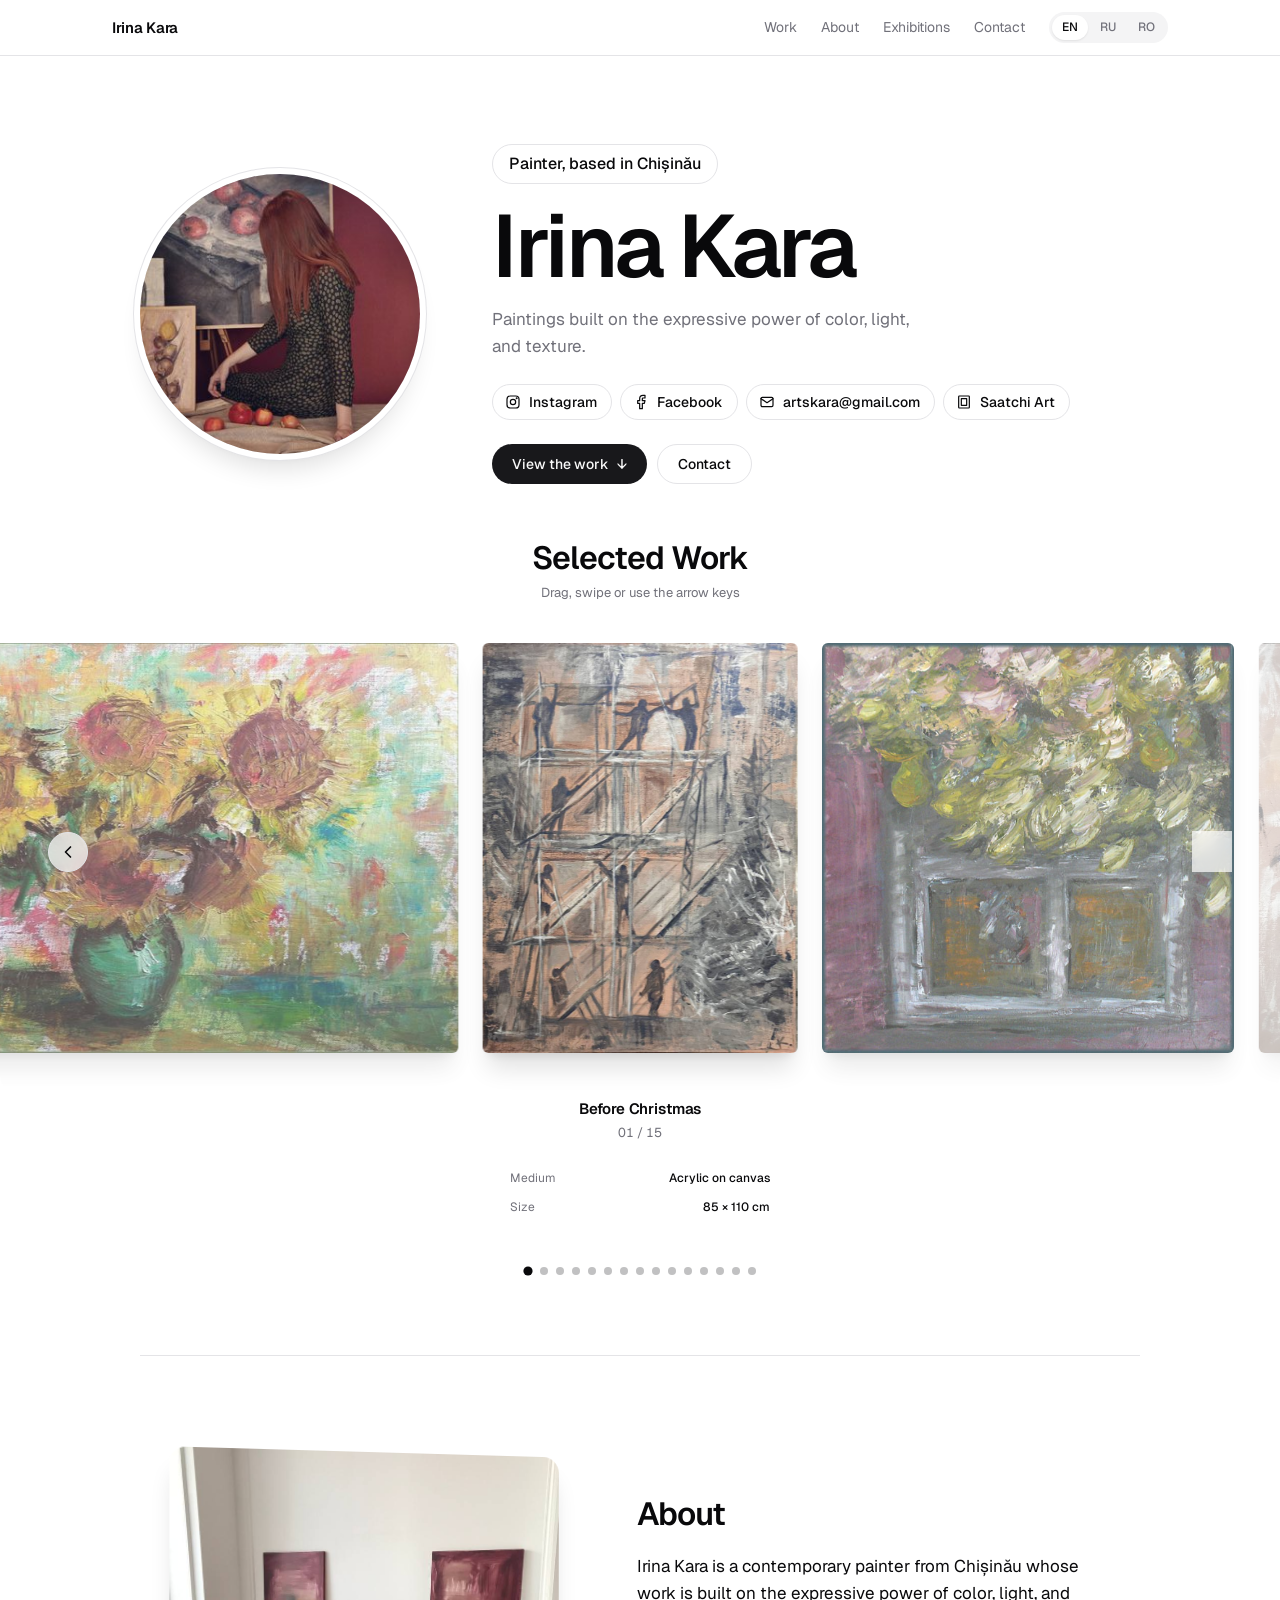
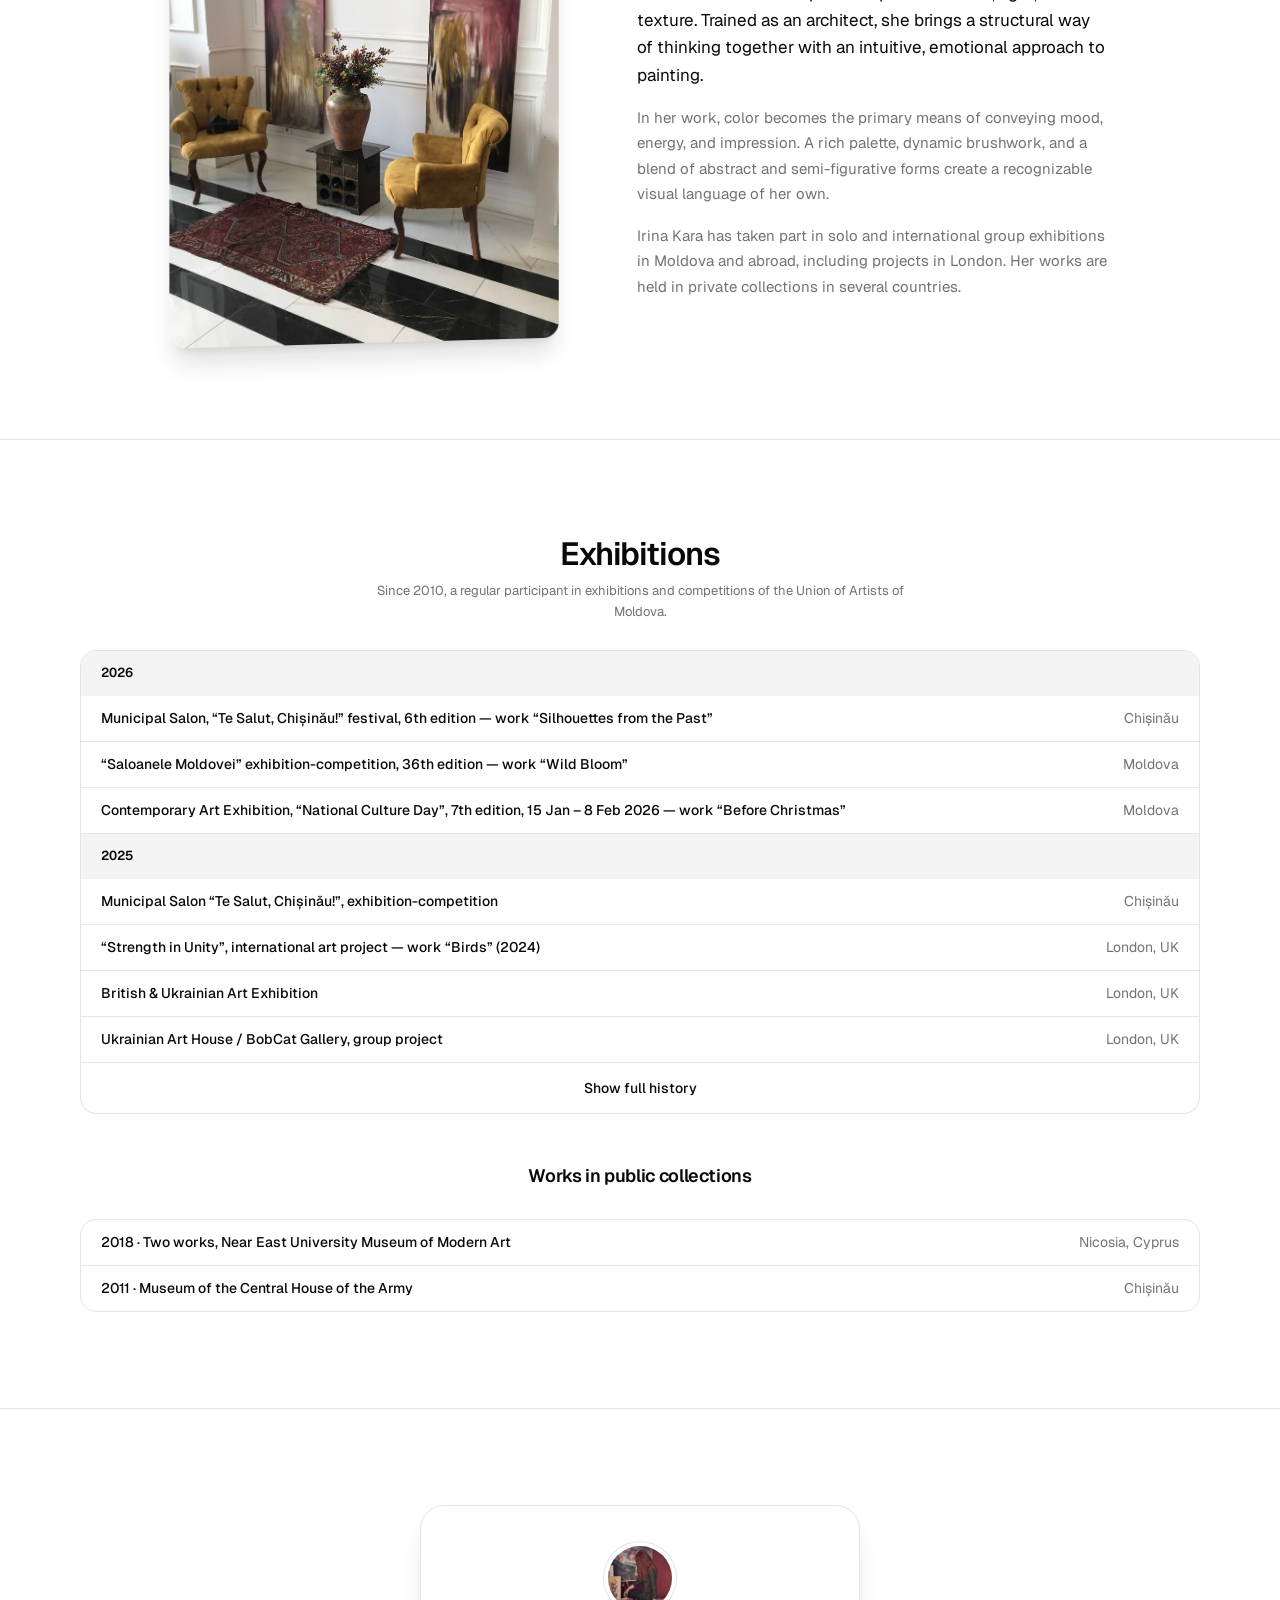
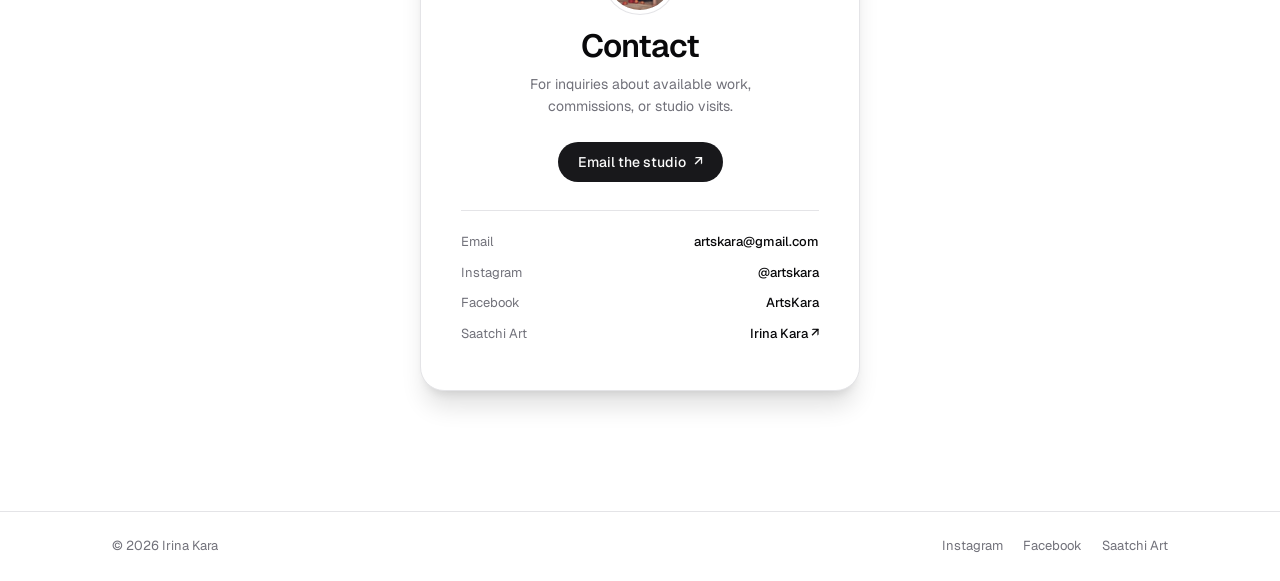
==== commit e972cf4c: "Exhibitions: last two years first, full width, colours match grey page - Only 2026 and 2025 shown un" ====
--- a/index.html
+++ b/index.html
@@ -7,7 +7,7 @@
 <link rel="preconnect" href="https://fonts.googleapis.com">
 <link rel="preconnect" href="https://fonts.gstatic.com" crossorigin>
 <link href="https://fonts.googleapis.com/css2?family=Geist:wght@400;500;600&display=swap" rel="stylesheet">
-<link rel="stylesheet" href="style-d.css?v=7">
+<link rel="stylesheet" href="style-d.css?v=8">
 </head>
 <body>
 
@@ -314,7 +314,7 @@
           <li><span class="ex__title">Ukrainian Art House / BobCat Gallery, group project</span><span class="ex__place">London, UK</span></li>
         </ul>
       </div>
-      <div class="exhibitions__group">
+      <div class="exhibitions__group exhibitions__group--more">
         <h3>2024</h3>
         <ul>
           <li><span class="ex__title">Group exhibition “…In Search of Painting…”</span><span class="ex__place">Chișinău</span></li>
@@ -324,26 +324,26 @@
           <li><span class="ex__title">Curator of the student exhibition, “Andrei Lupan” Scientific Library</span><span class="ex__place">Chișinău</span></li>
         </ul>
       </div>
-      <div class="exhibitions__group">
+      <div class="exhibitions__group exhibitions__group--more">
         <h3>2023</h3>
         <ul>
           <li><span class="ex__title">Kensington + Chelsea Art Week, group exhibition</span><span class="ex__place">London, UK</span></li>
         </ul>
       </div>
-      <div class="exhibitions__group">
+      <div class="exhibitions__group exhibitions__group--more">
         <h3>2022</h3>
         <ul>
           <li><span class="ex__title">Kensington + Chelsea Art Week, group exhibition</span><span class="ex__place">London, UK</span></li>
         </ul>
       </div>
-      <div class="exhibitions__group">
+      <div class="exhibitions__group exhibitions__group--more">
         <h3>2021</h3>
         <ul>
           <li><span class="ex__title">Old Brompton Gallery, MA Gallery, group exhibition</span><span class="ex__place">London, UK</span></li>
           <li><span class="ex__title">“Talking Philosophy”, Kensington &amp; Chelsea Art Week, July 2021</span><span class="ex__place">London, UK</span></li>
         </ul>
       </div>
-      <div class="exhibitions__group">
+      <div class="exhibitions__group exhibitions__group--more">
         <h3>2020</h3>
         <ul>
           <li><span class="ex__title">“When the Souls Became Birds”, MA Gallery <span class="tag" data-i18n="exhibitions.solo">Solo</span></span><span class="ex__place">London, UK</span></li>
--- a/style-d.css
+++ b/style-d.css
@@ -21,11 +21,12 @@
   :root {
     --background: #262629;
     --foreground: #fafafa;
-    --card: #0f0f12;
-    --muted: #1c1c20;
+    /* Lifted a step above the grey page, not sunk below it. */
+    --card: #2c2c30;
+    --muted: #333338;
     --muted-foreground: #a1a1aa;
-    --border: #27272a;
-    --ring: #52525b;
+    --border: #3a3a40;
+    --ring: #5c5c66;
     --primary: #fafafa;
     --primary-foreground: #18181b;
     --shadow-xl: 0 20px 25px -5px rgb(0 0 0 / 0.5), 0 8px 10px -6px rgb(0 0 0 / 0.4);
@@ -535,11 +536,11 @@
   border-top: 1px solid var(--border);
 }
 .exhibitions .section-hint {
-  max-width: 46ch;
+  max-width: 60ch;
   margin: 8px auto 0;
 }
 .exhibitions__card {
-  max-width: 760px;
+  max-width: var(--max);
   margin: 28px auto 0;
   border: 1px solid var(--border);
   border-radius: var(--radius);
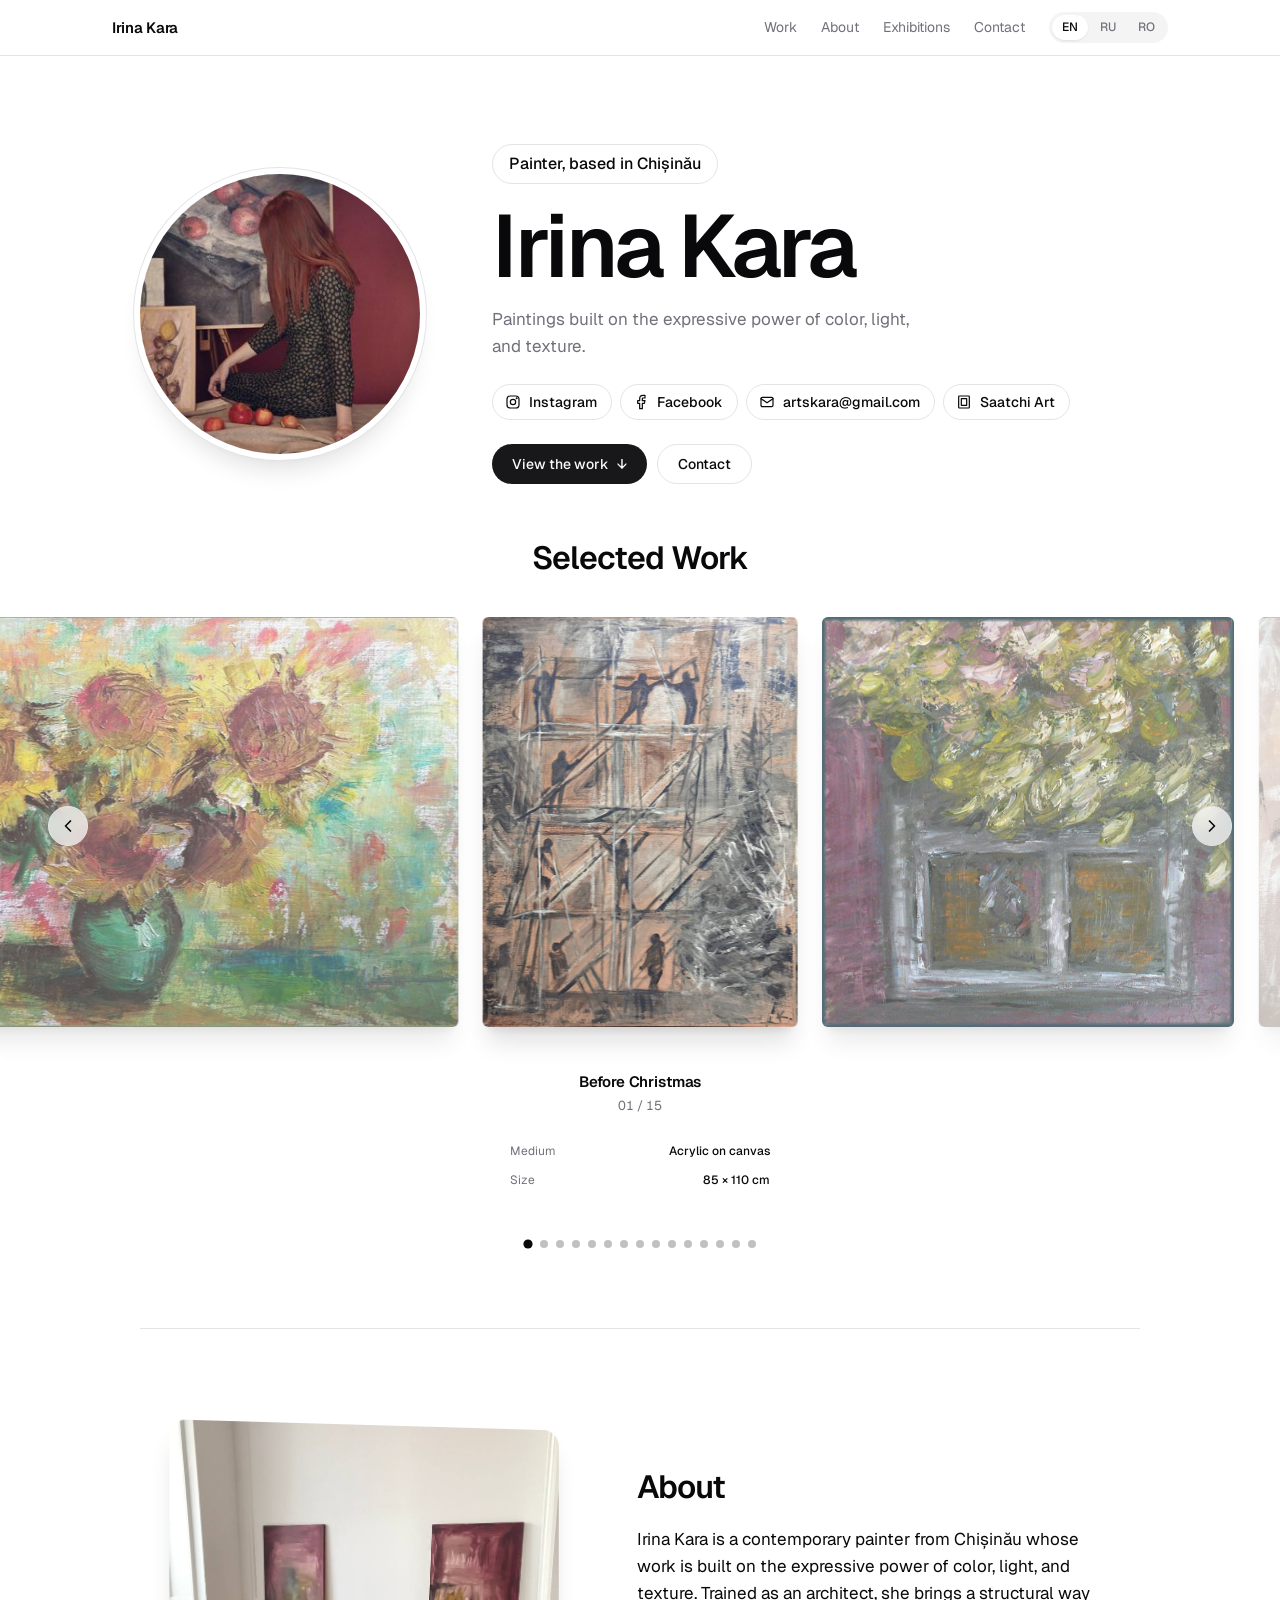
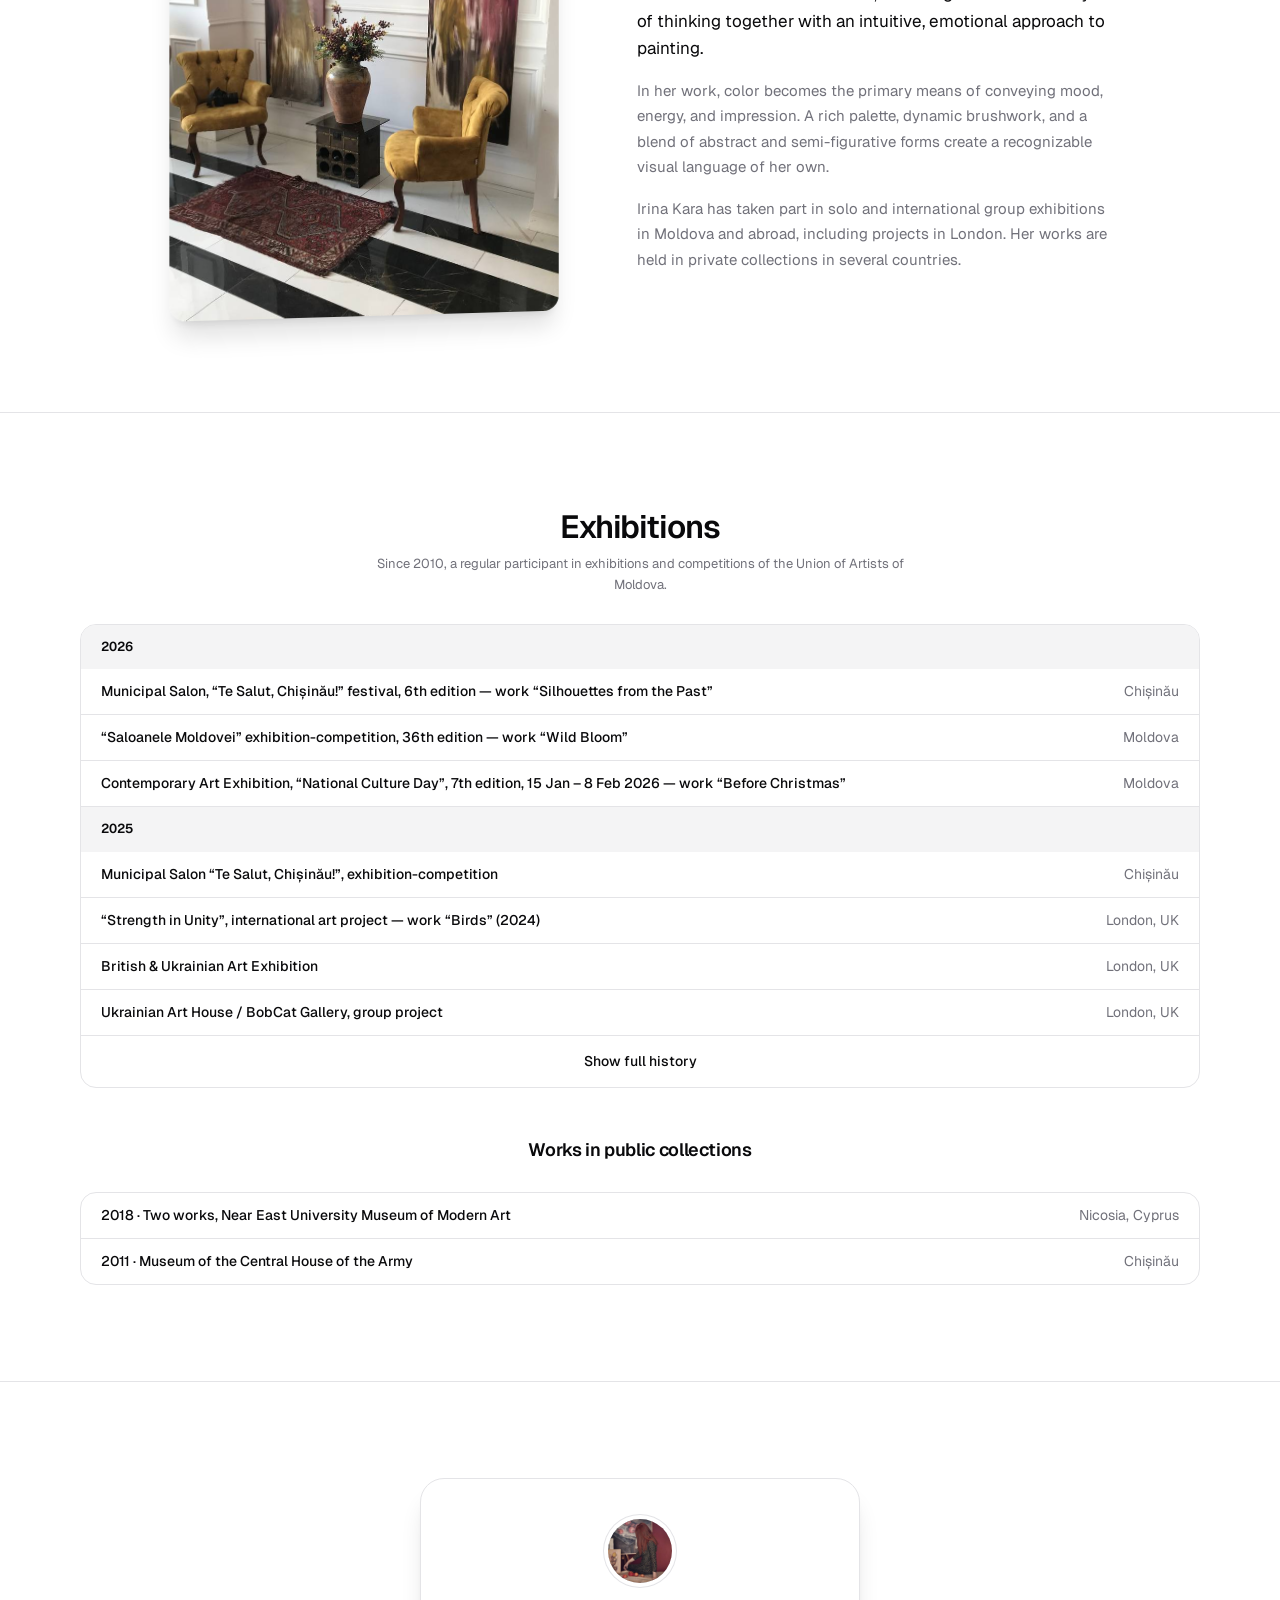
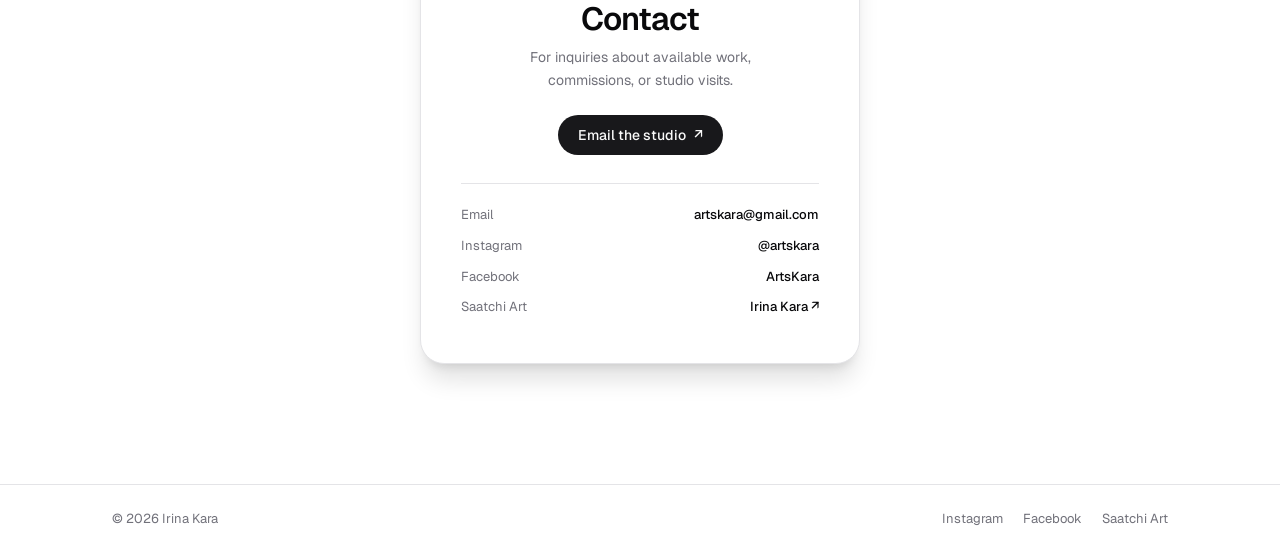
==== commit 742f4f62: "Remove the carousel hint under Selected Work Co-Authored-By: Claude Opus 5.5 <noreply@anthropic.com>" ====
--- a/index.html
+++ b/index.html
@@ -89,7 +89,6 @@
   <section id="work" class="work">
     <div class="section-head reveal">
       <h2 class="section-title" data-i18n="work.title">Selected Work</h2>
-      <p class="section-hint" data-i18n="work.hint">Drag, swipe or use the arrow keys</p>
     </div>
 
     <div class="cf reveal" data-coverflow data-autoplay="0" data-rotate="0" data-depth="0" data-fade="0.3" data-max-aspect="3" role="region" aria-roledescription="carousel" aria-label="Selected work">
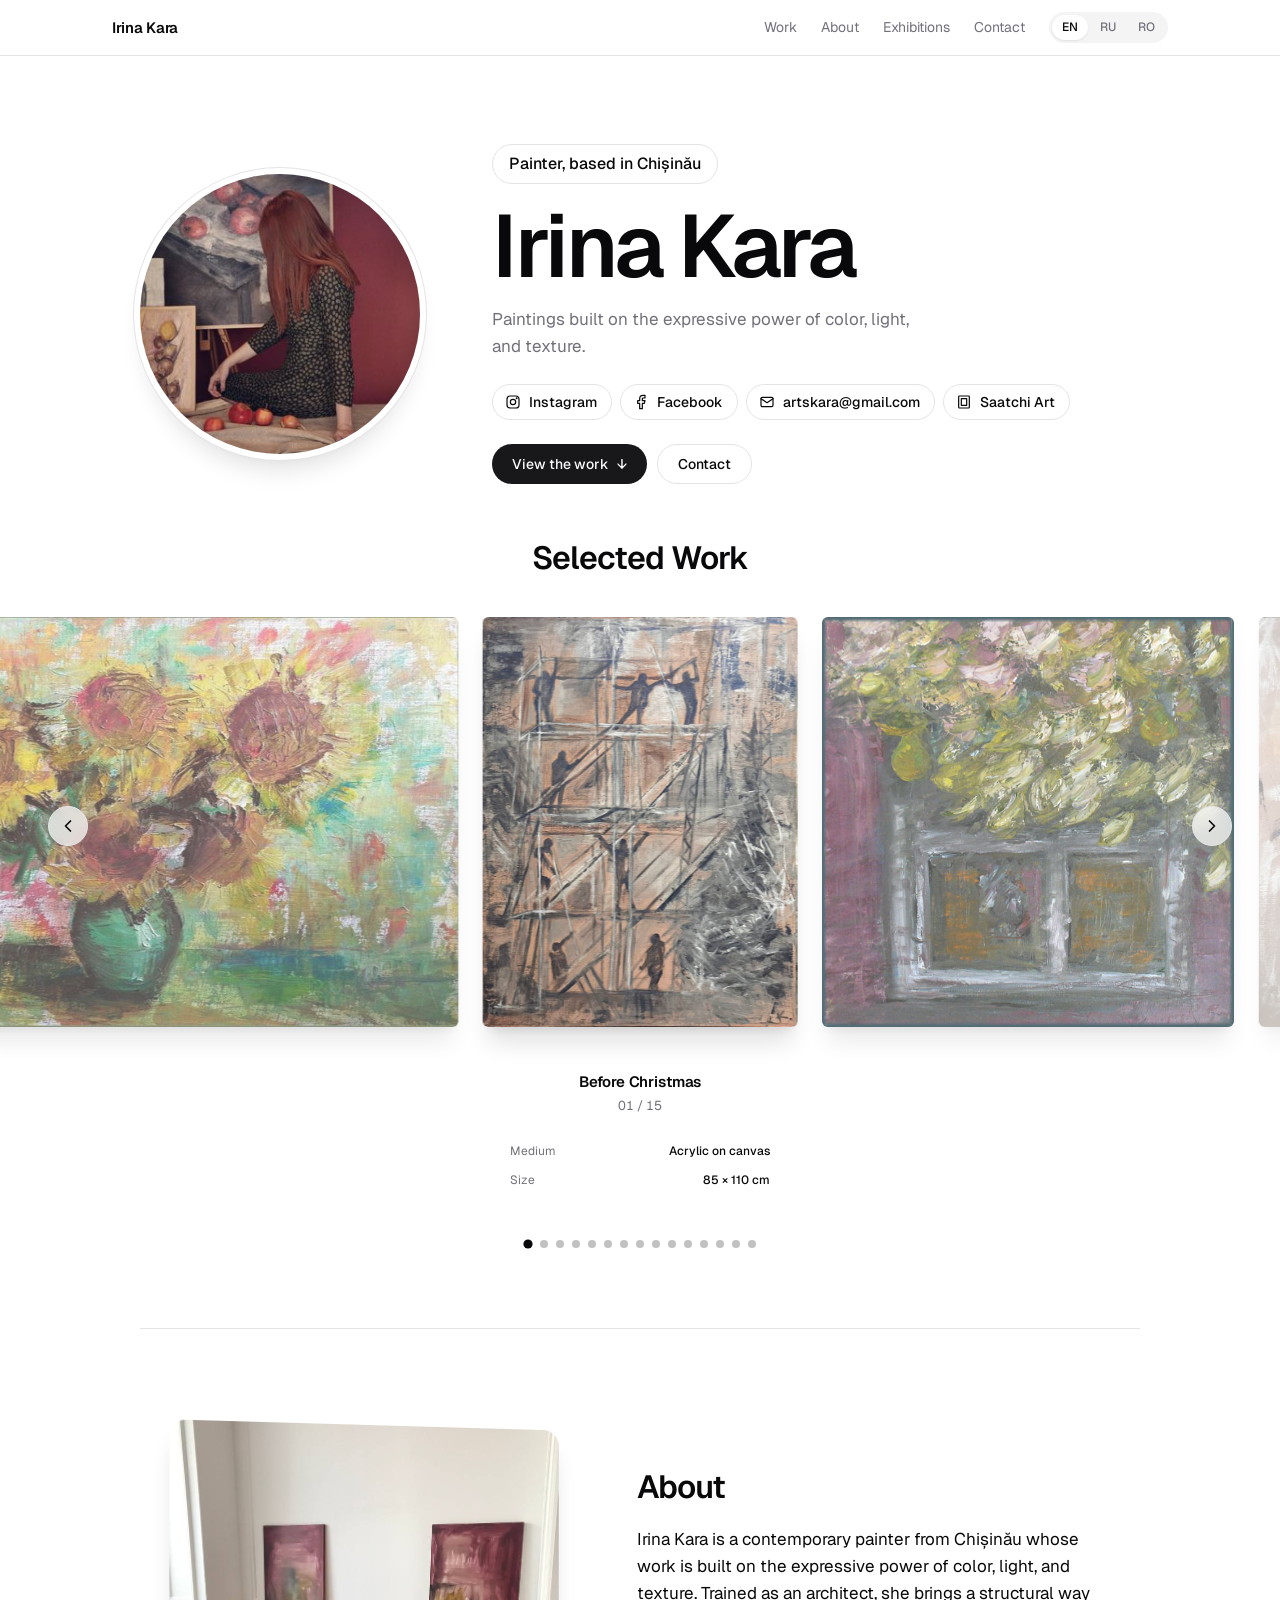
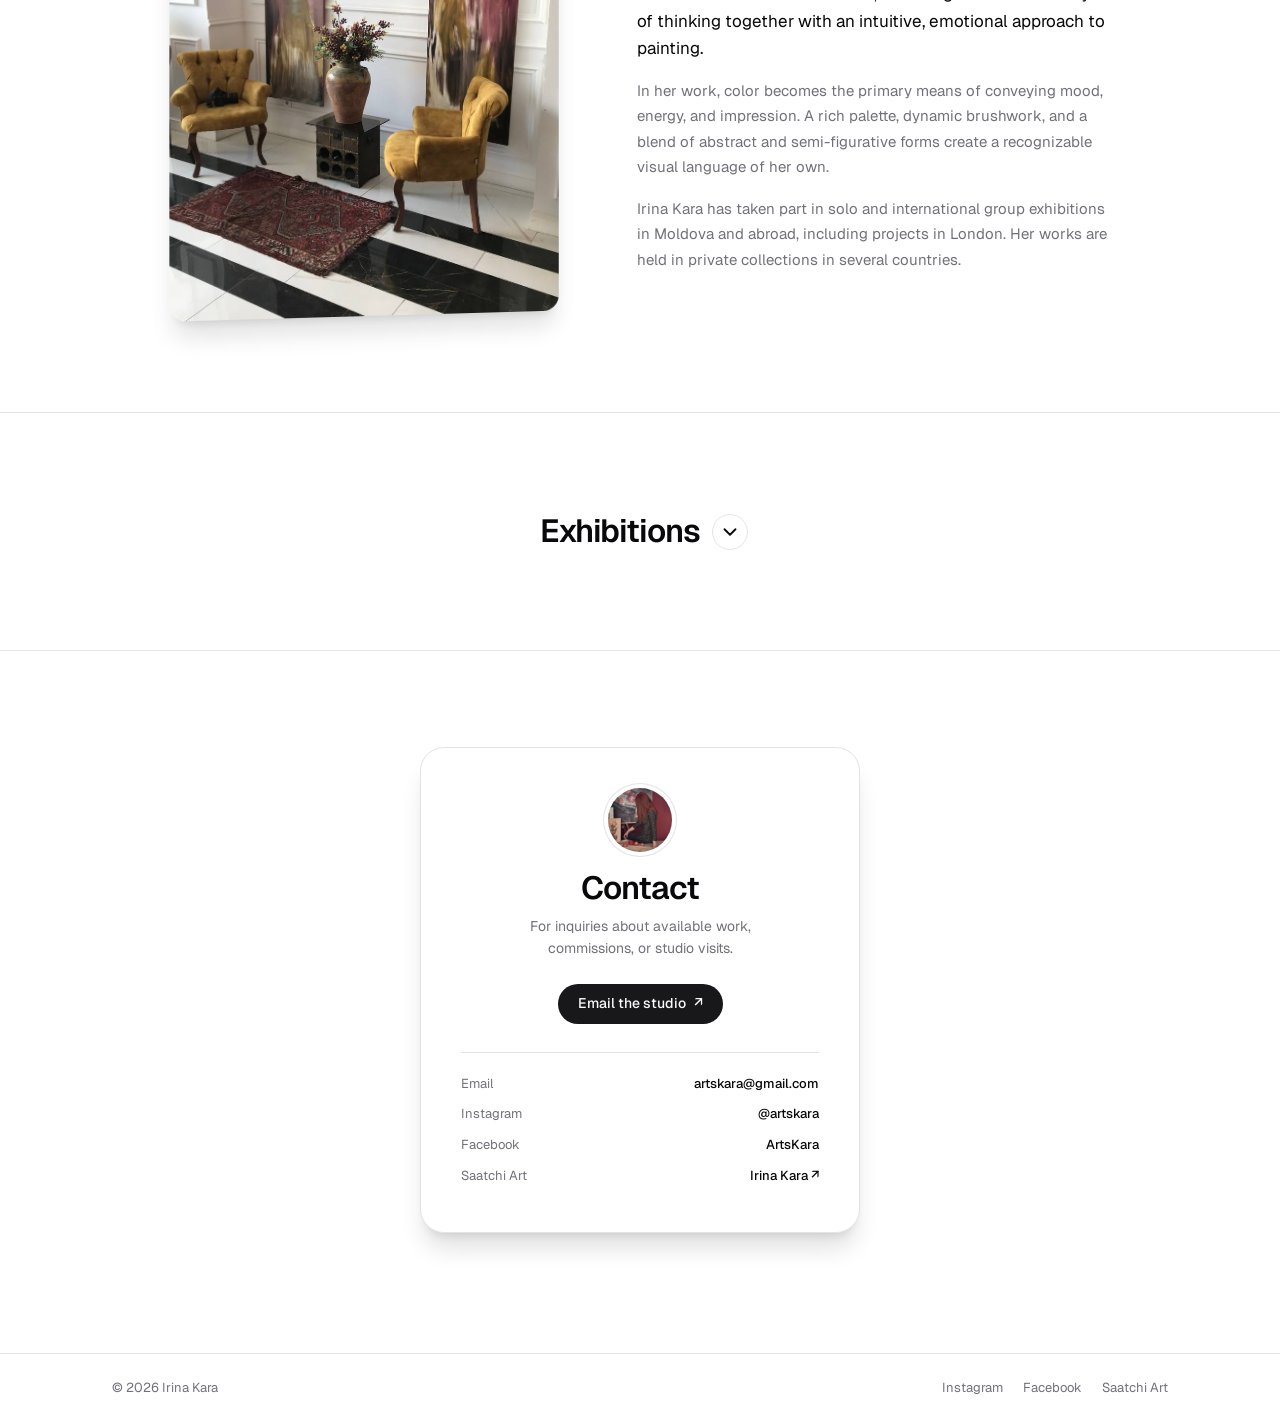
==== commit 749fc4a7: "Fold Exhibitions under an arrow toggle; square single-tone table - Exhibitions section collapsed by " ====
--- a/index.html
+++ b/index.html
@@ -4,10 +4,14 @@
 <meta charset="UTF-8">
 <meta name="viewport" content="width=device-width, initial-scale=1.0">
 <title>Irina Kara — Paintings & Works on Paper</title>
+<link rel="icon" href="/favicon.ico" sizes="any">
+<link rel="icon" type="image/png" sizes="32x32" href="/favicon-32.png">
+<link rel="apple-touch-icon" href="/apple-touch-icon.png">
+<link rel="manifest" href="/site.webmanifest">
 <link rel="preconnect" href="https://fonts.googleapis.com">
 <link rel="preconnect" href="https://fonts.gstatic.com" crossorigin>
 <link href="https://fonts.googleapis.com/css2?family=Geist:wght@400;500;600&display=swap" rel="stylesheet">
-<link rel="stylesheet" href="style-d.css?v=8">
+<link rel="stylesheet" href="style-d.css?v=10">
 </head>
 <body>
 
@@ -292,9 +296,16 @@
 
   <section id="exhibitions" class="exhibitions">
     <div class="section-head reveal">
-      <h2 class="section-title" data-i18n="exhibitions.title">Exhibitions</h2>
-      <p class="section-hint" data-i18n="exhibitions.union">Since 2010, a regular participant in exhibitions and competitions of the Union of Artists of Moldova.</p>
-    </div>
+      <h2 class="section-title">
+        <button class="fold-toggle" type="button" aria-expanded="false" aria-controls="exhibitionsBody">
+          <span data-i18n="exhibitions.title">Exhibitions</span>
+          <svg viewBox="0 0 24 24" aria-hidden="true"><path d="m6 9 6 6 6-6"/></svg>
+        </button>
+      </h2>
+    </div>
+    <div class="fold" id="exhibitionsBody">
+      <div class="fold__inner">
+      <p class="section-hint exhibitions__union" data-i18n="exhibitions.union">Since 2010, a regular participant in exhibitions and competitions of the Union of Artists of Moldova.</p>
     <div class="exhibitions__card reveal" id="exhibitionsList">
       <div class="exhibitions__group">
         <h3>2026</h3>
@@ -438,6 +449,8 @@
           <li><span class="ex__title">2018 · Two works, Near East University Museum of Modern Art</span><span class="ex__place">Nicosia, Cyprus</span></li>
           <li><span class="ex__title">2011 · Museum of the Central House of the Army</span><span class="ex__place">Chișinău</span></li>
         </ul>
+      </div>
+    </div>
       </div>
     </div>
   </section>
@@ -481,6 +494,6 @@
 </div>
 
 <script src="coverflow.js?v=2"></script>
-<script src="script.js?v=3"></script>
+<script src="script.js?v=4"></script>
 </body>
 </html>
--- a/style-d.css
+++ b/style-d.css
@@ -535,16 +535,63 @@
   padding: clamp(56px, 8vw, 96px) var(--gutter);
   border-top: 1px solid var(--border);
 }
-.exhibitions .section-hint {
+.exhibitions__union {
   max-width: 60ch;
   margin: 8px auto 0;
+  text-align: center;
+}
+
+/* Whole section folds under its heading; grid rows animate the height. */
+.fold-toggle {
+  display: inline-flex;
+  align-items: center;
+  gap: 12px;
+  padding: 4px 8px 4px 16px;
+  border: 0;
+  border-radius: 999px;
+  background: transparent;
+  font: inherit;
+  letter-spacing: inherit;
+  cursor: pointer;
+  transition: background 0.2s;
+}
+.fold-toggle:hover { background: var(--muted); }
+.fold-toggle svg {
+  width: 36px;
+  height: 36px;
+  padding: 6px;
+  border: 1px solid var(--border);
+  border-radius: 50%;
+  fill: none;
+  stroke: currentColor;
+  stroke-width: 2;
+  stroke-linecap: round;
+  stroke-linejoin: round;
+  transition: transform 0.35s var(--ease);
+}
+.fold-toggle[aria-expanded="true"] svg { transform: rotate(180deg); }
+
+.fold {
+  display: grid;
+  grid-template-rows: 0fr;
+  transition: grid-template-rows 0.5s var(--ease), visibility 0.5s;
+  visibility: hidden;
+}
+.fold.is-open {
+  grid-template-rows: 1fr;
+  visibility: visible;
+}
+.fold__inner { min-height: 0; overflow: hidden; }
+@media (prefers-reduced-motion: reduce) {
+  .fold, .fold-toggle svg { transition: none; }
 }
 .exhibitions__card {
   max-width: var(--max);
   margin: 28px auto 0;
   border: 1px solid var(--border);
-  border-radius: var(--radius);
-  background: var(--card);
+  border-radius: 0;
+  /* One flat fill for the whole table — the lighter of the two greys. */
+  background: var(--muted);
   overflow: hidden;
 }
 .exhibitions__group + .exhibitions__group { border-top: 1px solid var(--border); }
@@ -552,7 +599,7 @@
   padding: 12px 20px;
   font-size: 13px;
   font-weight: 600;
-  background: var(--muted);
+  border-bottom: 1px solid var(--border);
   font-variant-numeric: tabular-nums;
 }
 .exhibitions__group li {
@@ -602,7 +649,7 @@
   cursor: pointer;
   transition: background 0.2s;
 }
-.exhibitions__more:hover { background: var(--muted); }
+.exhibitions__more:hover { background: color-mix(in srgb, var(--foreground) 5%, transparent); }
 .exhibitions__more .when-open,
 .exhibitions__card.is-expanded .exhibitions__more .when-closed { display: none; }
 .exhibitions__card.is-expanded .exhibitions__more .when-open { display: inline; }
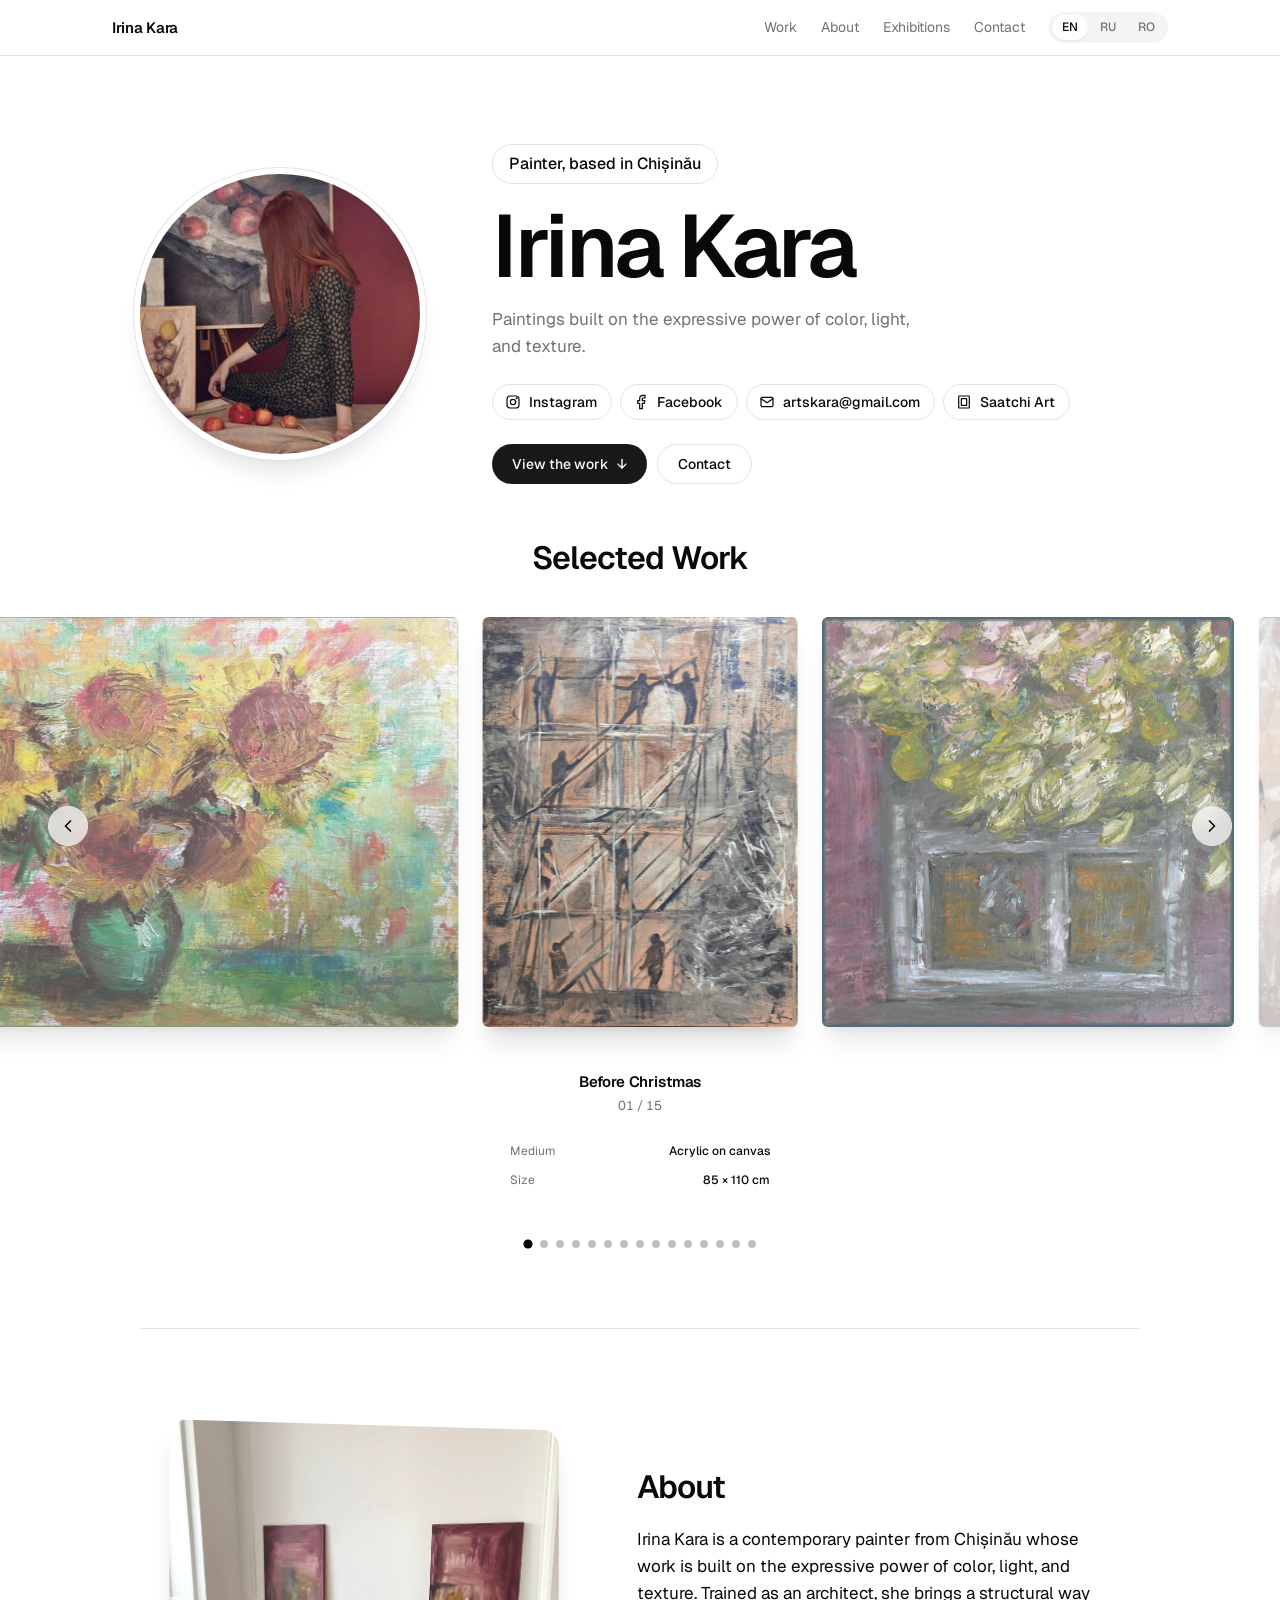
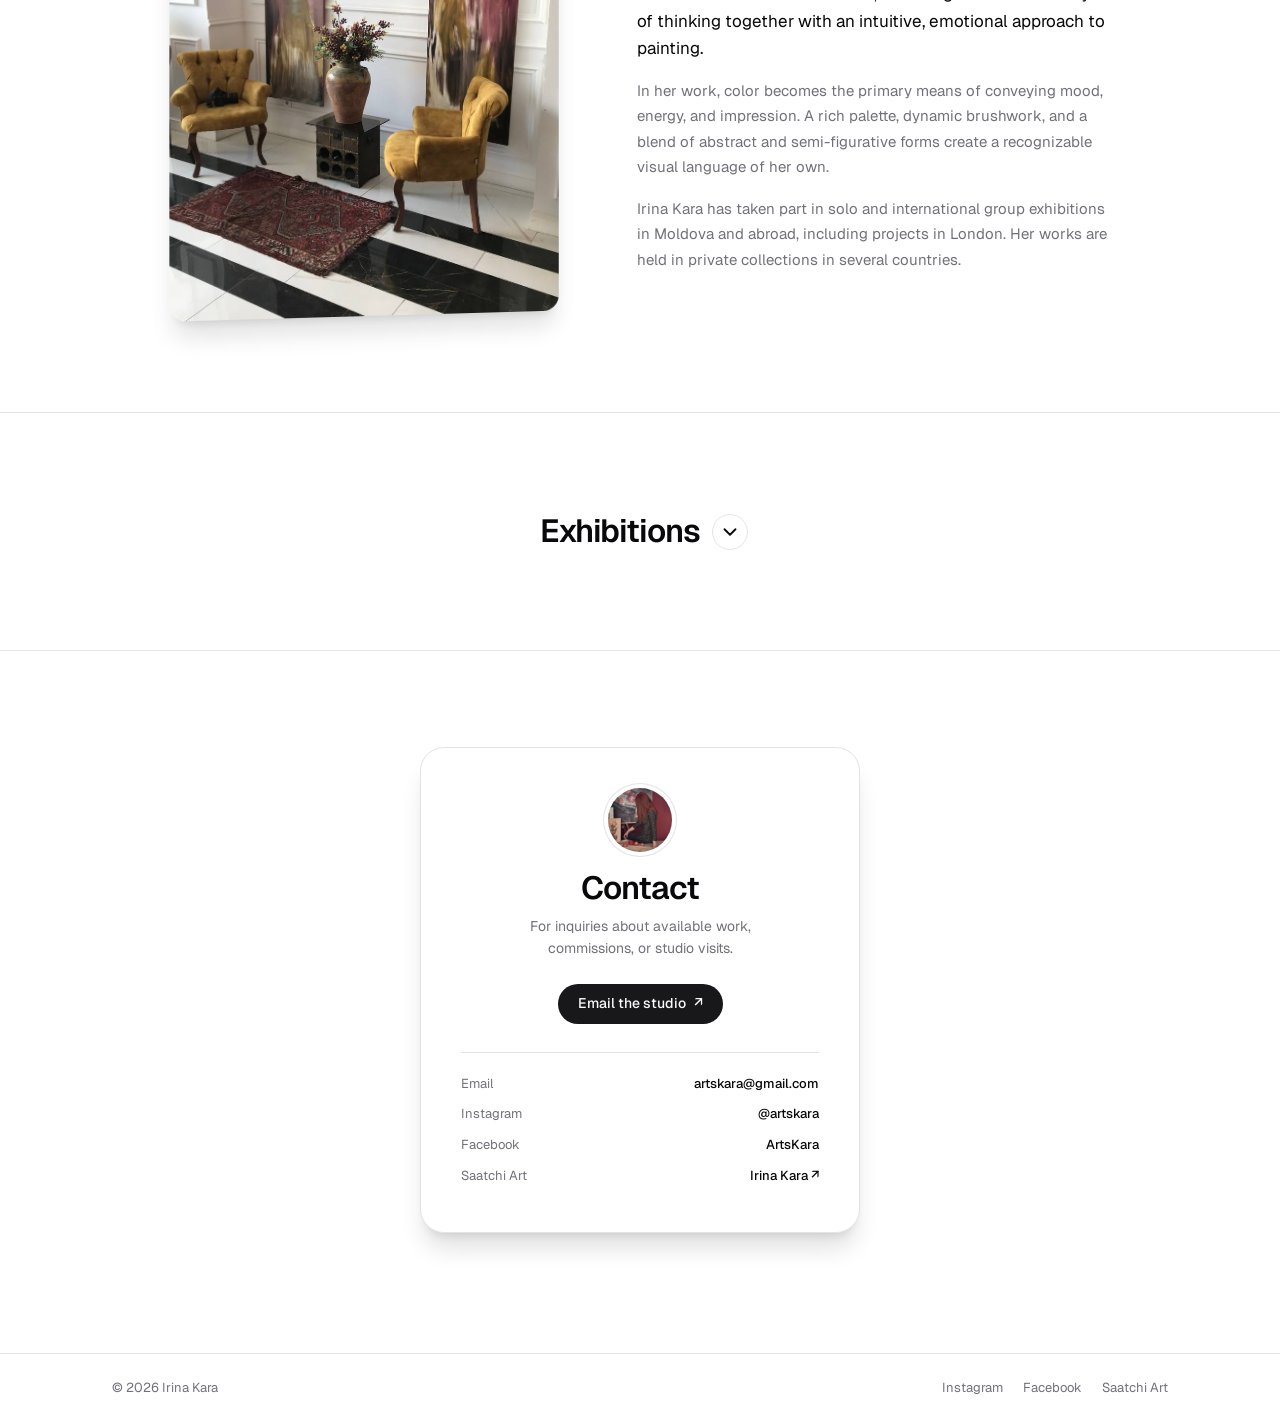
==== commit 8d02b547: "Translate exhibition entries into EN/RU/RO Descriptions, venues and places switch with the language;" ====
--- a/index.html
+++ b/index.html
@@ -11,7 +11,7 @@
 <link rel="preconnect" href="https://fonts.googleapis.com">
 <link rel="preconnect" href="https://fonts.gstatic.com" crossorigin>
 <link href="https://fonts.googleapis.com/css2?family=Geist:wght@400;500;600&display=swap" rel="stylesheet">
-<link rel="stylesheet" href="style-d.css?v=10">
+<link rel="stylesheet" href="style-d.css?v=11">
 </head>
 <body>
 
@@ -310,128 +310,128 @@
       <div class="exhibitions__group">
         <h3>2026</h3>
         <ul>
-          <li><span class="ex__title">Municipal Salon, “Te Salut, Chișinău!” festival, 6th edition — work “Silhouettes from the Past”</span><span class="ex__place">Chișinău</span></li>
-          <li><span class="ex__title">“Saloanele Moldovei” exhibition-competition, 36th edition — work “Wild Bloom”</span><span class="ex__place">Moldova</span></li>
-          <li><span class="ex__title">Contemporary Art Exhibition, “National Culture Day”, 7th edition, 15 Jan – 8 Feb 2026 — work “Before Christmas”</span><span class="ex__place">Moldova</span></li>
+          <li><span class="ex__title"><span data-i18n="ex.e01">Municipal Salon, “Te Salut, Chișinău!” festival, 6th edition — work “Silhouettes from the Past”</span></span><span class="ex__place" data-i18n="place.chisinau">Chișinău</span></li>
+          <li><span class="ex__title"><span data-i18n="ex.e02">“Saloanele Moldovei” exhibition-competition, 36th edition — work “Wild Bloom”</span></span><span class="ex__place" data-i18n="place.moldova">Moldova</span></li>
+          <li><span class="ex__title"><span data-i18n="ex.e03">Contemporary Art Exhibition, “National Culture Day”, 7th edition, 15 Jan – 8 Feb 2026 — work “Before Christmas”</span></span><span class="ex__place" data-i18n="place.moldova">Moldova</span></li>
         </ul>
       </div>
       <div class="exhibitions__group">
         <h3>2025</h3>
         <ul>
-          <li><span class="ex__title">Municipal Salon “Te Salut, Chișinău!”, exhibition-competition</span><span class="ex__place">Chișinău</span></li>
-          <li><span class="ex__title">“Strength in Unity”, international art project — work “Birds” (2024)</span><span class="ex__place">London, UK</span></li>
-          <li><span class="ex__title">British &amp; Ukrainian Art Exhibition</span><span class="ex__place">London, UK</span></li>
-          <li><span class="ex__title">Ukrainian Art House / BobCat Gallery, group project</span><span class="ex__place">London, UK</span></li>
+          <li><span class="ex__title"><span data-i18n="ex.e04">Municipal Salon “Te Salut, Chișinău!”, exhibition-competition</span></span><span class="ex__place" data-i18n="place.chisinau">Chișinău</span></li>
+          <li><span class="ex__title"><span data-i18n="ex.e05">“Strength in Unity”, international art project — work “Birds” (2024)</span></span><span class="ex__place" data-i18n="place.london">London, UK</span></li>
+          <li><span class="ex__title">British &amp; Ukrainian Art Exhibition</span><span class="ex__place" data-i18n="place.london">London, UK</span></li>
+          <li><span class="ex__title"><span data-i18n="ex.e06">Ukrainian Art House / BobCat Gallery, group project</span></span><span class="ex__place" data-i18n="place.london">London, UK</span></li>
         </ul>
       </div>
       <div class="exhibitions__group exhibitions__group--more">
         <h3>2024</h3>
         <ul>
-          <li><span class="ex__title">Group exhibition “…In Search of Painting…”</span><span class="ex__place">Chișinău</span></li>
-          <li><span class="ex__title">Kensington + Chelsea Art Week, group exhibition</span><span class="ex__place">London, UK</span></li>
-          <li><span class="ex__title">Group exhibition “What Lies Beneath”</span><span class="ex__place">London, UK</span></li>
-          <li><span class="ex__title">“Saloanele Moldovei” XXXIV, international exhibition — work “Letter No. 7”</span><span class="ex__place">Moldova / Romania</span></li>
-          <li><span class="ex__title">Curator of the student exhibition, “Andrei Lupan” Scientific Library</span><span class="ex__place">Chișinău</span></li>
+          <li><span class="ex__title"><span data-i18n="ex.e07">Group exhibition “…In Search of Painting…”</span></span><span class="ex__place" data-i18n="place.chisinau">Chișinău</span></li>
+          <li><span class="ex__title"><span data-i18n="ex.e08">Kensington + Chelsea Art Week, group exhibition</span></span><span class="ex__place" data-i18n="place.london">London, UK</span></li>
+          <li><span class="ex__title"><span data-i18n="ex.e09">Group exhibition “What Lies Beneath”</span></span><span class="ex__place" data-i18n="place.london">London, UK</span></li>
+          <li><span class="ex__title"><span data-i18n="ex.e10">“Saloanele Moldovei” XXXIV, international exhibition — work “Letter No. 7”</span></span><span class="ex__place" data-i18n="place.mdro">Moldova / Romania</span></li>
+          <li><span class="ex__title"><span data-i18n="ex.e11">Curator of the student exhibition, “Andrei Lupan” Scientific Library</span></span><span class="ex__place" data-i18n="place.chisinau">Chișinău</span></li>
         </ul>
       </div>
       <div class="exhibitions__group exhibitions__group--more">
         <h3>2023</h3>
         <ul>
-          <li><span class="ex__title">Kensington + Chelsea Art Week, group exhibition</span><span class="ex__place">London, UK</span></li>
+          <li><span class="ex__title"><span data-i18n="ex.e08">Kensington + Chelsea Art Week, group exhibition</span></span><span class="ex__place" data-i18n="place.london">London, UK</span></li>
         </ul>
       </div>
       <div class="exhibitions__group exhibitions__group--more">
         <h3>2022</h3>
         <ul>
-          <li><span class="ex__title">Kensington + Chelsea Art Week, group exhibition</span><span class="ex__place">London, UK</span></li>
+          <li><span class="ex__title"><span data-i18n="ex.e08">Kensington + Chelsea Art Week, group exhibition</span></span><span class="ex__place" data-i18n="place.london">London, UK</span></li>
         </ul>
       </div>
       <div class="exhibitions__group exhibitions__group--more">
         <h3>2021</h3>
         <ul>
-          <li><span class="ex__title">Old Brompton Gallery, MA Gallery, group exhibition</span><span class="ex__place">London, UK</span></li>
-          <li><span class="ex__title">“Talking Philosophy”, Kensington &amp; Chelsea Art Week, July 2021</span><span class="ex__place">London, UK</span></li>
+          <li><span class="ex__title"><span data-i18n="ex.e12">Old Brompton Gallery, MA Gallery, group exhibition</span></span><span class="ex__place" data-i18n="place.london">London, UK</span></li>
+          <li><span class="ex__title"><span data-i18n="ex.e13">“Talking Philosophy”, Kensington &amp; Chelsea Art Week, July 2021</span></span><span class="ex__place" data-i18n="place.london">London, UK</span></li>
         </ul>
       </div>
       <div class="exhibitions__group exhibitions__group--more">
         <h3>2020</h3>
         <ul>
-          <li><span class="ex__title">“When the Souls Became Birds”, MA Gallery <span class="tag" data-i18n="exhibitions.solo">Solo</span></span><span class="ex__place">London, UK</span></li>
+          <li><span class="ex__title">“When the Souls Became Birds”, MA Gallery <span class="tag" data-i18n="exhibitions.solo">Solo</span></span><span class="ex__place" data-i18n="place.london">London, UK</span></li>
         </ul>
       </div>
       <div class="exhibitions__group exhibitions__group--more">
         <h3>2019</h3>
         <ul>
-          <li><span class="ex__title">Old Brompton Gallery, MA Gallery</span><span class="ex__place">London, UK</span></li>
+          <li><span class="ex__title">Old Brompton Gallery, MA Gallery</span><span class="ex__place" data-i18n="place.london">London, UK</span></li>
         </ul>
       </div>
       <div class="exhibitions__group exhibitions__group--more">
         <h3>2018</h3>
         <ul>
-          <li><span class="ex__title">Old Brompton Gallery, MA Gallery</span><span class="ex__place">London, UK</span></li>
-          <li><span class="ex__title">“Back to Infinity”, Old Brompton Gallery, MA Gallery</span><span class="ex__place">London, UK</span></li>
+          <li><span class="ex__title">Old Brompton Gallery, MA Gallery</span><span class="ex__place" data-i18n="place.london">London, UK</span></li>
+          <li><span class="ex__title">“Back to Infinity”, Old Brompton Gallery, MA Gallery</span><span class="ex__place" data-i18n="place.london">London, UK</span></li>
         </ul>
       </div>
       <div class="exhibitions__group exhibitions__group--more">
         <h3>2017</h3>
         <ul>
-          <li><span class="ex__title">Private view “Women in the Art”, MA Gallery</span><span class="ex__place">London, UK</span></li>
+          <li><span class="ex__title"><span data-i18n="ex.e14">Private view “Women in the Art”, MA Gallery</span></span><span class="ex__place" data-i18n="place.london">London, UK</span></li>
         </ul>
       </div>
       <div class="exhibitions__group exhibitions__group--more">
         <h3>2016</h3>
         <ul>
-          <li><span class="ex__title">“Kaleidoscope”, Gallery of the Embassy of Hungary <span class="tag" data-i18n="exhibitions.solo">Solo</span></span><span class="ex__place">Chișinău</span></li>
-          <li><span class="ex__title">“Night of Art”, Palace of the Republic</span><span class="ex__place">Chișinău</span></li>
-          <li><span class="ex__title">Private view “At a Subconscious Level”, MA Gallery</span><span class="ex__place">London, UK</span></li>
-          <li><span class="ex__title">Group exhibition</span><span class="ex__place">Budapest, Hungary</span></li>
+          <li><span class="ex__title"><span data-i18n="ex.e15">“Kaleidoscope”, Gallery of the Embassy of Hungary</span> <span class="tag" data-i18n="exhibitions.solo">Solo</span></span><span class="ex__place" data-i18n="place.chisinau">Chișinău</span></li>
+          <li><span class="ex__title"><span data-i18n="ex.e16">“Night of Art”, Palace of the Republic</span></span><span class="ex__place" data-i18n="place.chisinau">Chișinău</span></li>
+          <li><span class="ex__title"><span data-i18n="ex.e17">Private view “At a Subconscious Level”, MA Gallery</span></span><span class="ex__place" data-i18n="place.london">London, UK</span></li>
+          <li><span class="ex__title"><span data-i18n="ex.e18">Group exhibition</span></span><span class="ex__place" data-i18n="place.budapest">Budapest, Hungary</span></li>
         </ul>
       </div>
       <div class="exhibitions__group exhibitions__group--more">
         <h3>2015</h3>
         <ul>
-          <li><span class="ex__title">Embassy of Bulgaria in the Republic of Moldova <span class="tag" data-i18n="exhibitions.solo">Solo</span></span><span class="ex__place">Chișinău</span></li>
-          <li><span class="ex__title">International Painting Biennial</span><span class="ex__place">Chișinău</span></li>
-          <li><span class="ex__title">Group exhibition “Victor Ursu and His Disciples”, Constantin Brâncuși Exhibition Centre</span><span class="ex__place">Chișinău</span></li>
-          <li><span class="ex__title">Group exhibition</span><span class="ex__place">San Francisco, USA</span></li>
+          <li><span class="ex__title"><span data-i18n="ex.e19">Embassy of Bulgaria in the Republic of Moldova</span> <span class="tag" data-i18n="exhibitions.solo">Solo</span></span><span class="ex__place" data-i18n="place.chisinau">Chișinău</span></li>
+          <li><span class="ex__title"><span data-i18n="ex.e20">International Painting Biennial</span></span><span class="ex__place" data-i18n="place.chisinau">Chișinău</span></li>
+          <li><span class="ex__title"><span data-i18n="ex.e21">Group exhibition “Victor Ursu and His Disciples”, Constantin Brâncuși Exhibition Centre</span></span><span class="ex__place" data-i18n="place.chisinau">Chișinău</span></li>
+          <li><span class="ex__title"><span data-i18n="ex.e18">Group exhibition</span></span><span class="ex__place" data-i18n="place.sf">San Francisco, USA</span></li>
         </ul>
       </div>
       <div class="exhibitions__group exhibitions__group--more">
         <h3>2014</h3>
         <ul>
-          <li><span class="ex__title">“Reflections”, Atrium Gallery <span class="tag" data-i18n="exhibitions.solo">Solo</span></span><span class="ex__place">Chișinău</span></li>
+          <li><span class="ex__title"><span data-i18n="ex.e22">“Reflections”, Atrium Gallery</span> <span class="tag" data-i18n="exhibitions.solo">Solo</span></span><span class="ex__place" data-i18n="place.chisinau">Chișinău</span></li>
         </ul>
       </div>
       <div class="exhibitions__group exhibitions__group--more">
         <h3>2013</h3>
         <ul>
-          <li><span class="ex__title">International Painting Biennial</span><span class="ex__place">Chișinău</span></li>
-          <li><span class="ex__title">Group exhibition “The Call of Art”, Atrium Gallery</span><span class="ex__place">Chișinău</span></li>
+          <li><span class="ex__title"><span data-i18n="ex.e20">International Painting Biennial</span></span><span class="ex__place" data-i18n="place.chisinau">Chișinău</span></li>
+          <li><span class="ex__title"><span data-i18n="ex.e23">Group exhibition “The Call of Art”, Atrium Gallery</span></span><span class="ex__place" data-i18n="place.chisinau">Chișinău</span></li>
         </ul>
       </div>
       <div class="exhibitions__group exhibitions__group--more">
         <h3>2011–2013</h3>
         <ul>
-          <li><span class="ex__title">Slavic Art Exhibition at the Venice Biennale 2013 — 1st and 2nd place <span class="tag tag--award" data-i18n="exhibitions.award">Award</span></span><span class="ex__place">Venice, Italy</span></li>
-          <li><span class="ex__title">Slavic Art Week in Berlin — 2nd place <span class="tag tag--award" data-i18n="exhibitions.award">Award</span></span><span class="ex__place">Berlin, Germany</span></li>
-          <li><span class="ex__title">Art Week in St Petersburg — 3rd place <span class="tag tag--award" data-i18n="exhibitions.award">Award</span></span><span class="ex__place">St Petersburg, Russia</span></li>
-          <li><span class="ex__title">Art Week in Bulgaria — 2nd and 3rd place <span class="tag tag--award" data-i18n="exhibitions.award">Award</span></span><span class="ex__place">Sofia, Bulgaria</span></li>
+          <li><span class="ex__title"><span data-i18n="ex.e24">Slavic Art Exhibition at the Venice Biennale 2013 — 1st and 2nd place</span> <span class="tag tag--award" data-i18n="exhibitions.award">Award</span></span><span class="ex__place" data-i18n="place.venice">Venice, Italy</span></li>
+          <li><span class="ex__title"><span data-i18n="ex.e25">Slavic Art Week in Berlin — 2nd place</span> <span class="tag tag--award" data-i18n="exhibitions.award">Award</span></span><span class="ex__place" data-i18n="place.berlin">Berlin, Germany</span></li>
+          <li><span class="ex__title"><span data-i18n="ex.e26">Art Week in St Petersburg — 3rd place</span> <span class="tag tag--award" data-i18n="exhibitions.award">Award</span></span><span class="ex__place" data-i18n="place.spb">St Petersburg, Russia</span></li>
+          <li><span class="ex__title"><span data-i18n="ex.e27">Art Week in Bulgaria — 2nd and 3rd place</span> <span class="tag tag--award" data-i18n="exhibitions.award">Award</span></span><span class="ex__place" data-i18n="place.sofia">Sofia, Bulgaria</span></li>
         </ul>
       </div>
       <div class="exhibitions__group exhibitions__group--more">
         <h3>2011</h3>
         <ul>
-          <li><span class="ex__title">“Pure Emotions”, Central House of the Army</span><span class="ex__place">Chișinău</span></li>
-          <li><span class="ex__title">Atrium Gallery, MallDova Shopping Centre</span><span class="ex__place">Chișinău</span></li>
-          <li><span class="ex__title">Slavic Art</span><span class="ex__place">Manisa, Turkey</span></li>
-          <li><span class="ex__title">“Muses and Flowers of Bessarabia”</span><span class="ex__place">Riccione, Italy</span></li>
-          <li><span class="ex__title">Group exhibition</span><span class="ex__place">Tel Aviv, Israel</span></li>
+          <li><span class="ex__title"><span data-i18n="ex.e28">“Pure Emotions”, Central House of the Army</span></span><span class="ex__place" data-i18n="place.chisinau">Chișinău</span></li>
+          <li><span class="ex__title"><span data-i18n="ex.e29">Atrium Gallery, MallDova Shopping Centre</span></span><span class="ex__place" data-i18n="place.chisinau">Chișinău</span></li>
+          <li><span class="ex__title"><span data-i18n="ex.e30">Slavic Art</span></span><span class="ex__place" data-i18n="place.manisa">Manisa, Turkey</span></li>
+          <li><span class="ex__title">“Muses and Flowers of Bessarabia”</span><span class="ex__place" data-i18n="place.riccione">Riccione, Italy</span></li>
+          <li><span class="ex__title"><span data-i18n="ex.e18">Group exhibition</span></span><span class="ex__place" data-i18n="place.telaviv">Tel Aviv, Israel</span></li>
         </ul>
       </div>
       <div class="exhibitions__group exhibitions__group--more">
         <h3>2010</h3>
         <ul>
-          <li><span class="ex__title">First solo exhibition “Pure Emotions”, TopArt5 Gallery <span class="tag" data-i18n="exhibitions.solo">Solo</span></span><span class="ex__place">Chișinău</span></li>
+          <li><span class="ex__title"><span data-i18n="ex.e31">First solo exhibition “Pure Emotions”, TopArt5 Gallery</span> <span class="tag" data-i18n="exhibitions.solo">Solo</span></span><span class="ex__place" data-i18n="place.chisinau">Chișinău</span></li>
         </ul>
       </div>
       <button class="exhibitions__more" type="button" aria-expanded="false" aria-controls="exhibitionsList">
@@ -446,8 +446,8 @@
     <div class="exhibitions__card reveal">
       <div class="exhibitions__group">
         <ul>
-          <li><span class="ex__title">2018 · Two works, Near East University Museum of Modern Art</span><span class="ex__place">Nicosia, Cyprus</span></li>
-          <li><span class="ex__title">2011 · Museum of the Central House of the Army</span><span class="ex__place">Chișinău</span></li>
+          <li><span class="ex__title"><span data-i18n="ex.c1">2018 · Two works, Near East University Museum of Modern Art</span></span><span class="ex__place" data-i18n="place.nicosia">Nicosia, Cyprus</span></li>
+          <li><span class="ex__title"><span data-i18n="ex.c2">2011 · Museum of the Central House of the Army</span></span><span class="ex__place" data-i18n="place.chisinau">Chișinău</span></li>
         </ul>
       </div>
     </div>
@@ -494,6 +494,6 @@
 </div>
 
 <script src="coverflow.js?v=2"></script>
-<script src="script.js?v=4"></script>
+<script src="script.js?v=5"></script>
 </body>
 </html>
--- a/style-d.css
+++ b/style-d.css
@@ -589,9 +589,9 @@
   max-width: var(--max);
   margin: 28px auto 0;
   border: 1px solid var(--border);
-  border-radius: 0;
-  /* One flat fill for the whole table — the lighter of the two greys. */
-  background: var(--muted);
+  border-radius: 8px;
+  /* One flat fill for the whole table. */
+  background: var(--card);
   overflow: hidden;
 }
 .exhibitions__group + .exhibitions__group { border-top: 1px solid var(--border); }
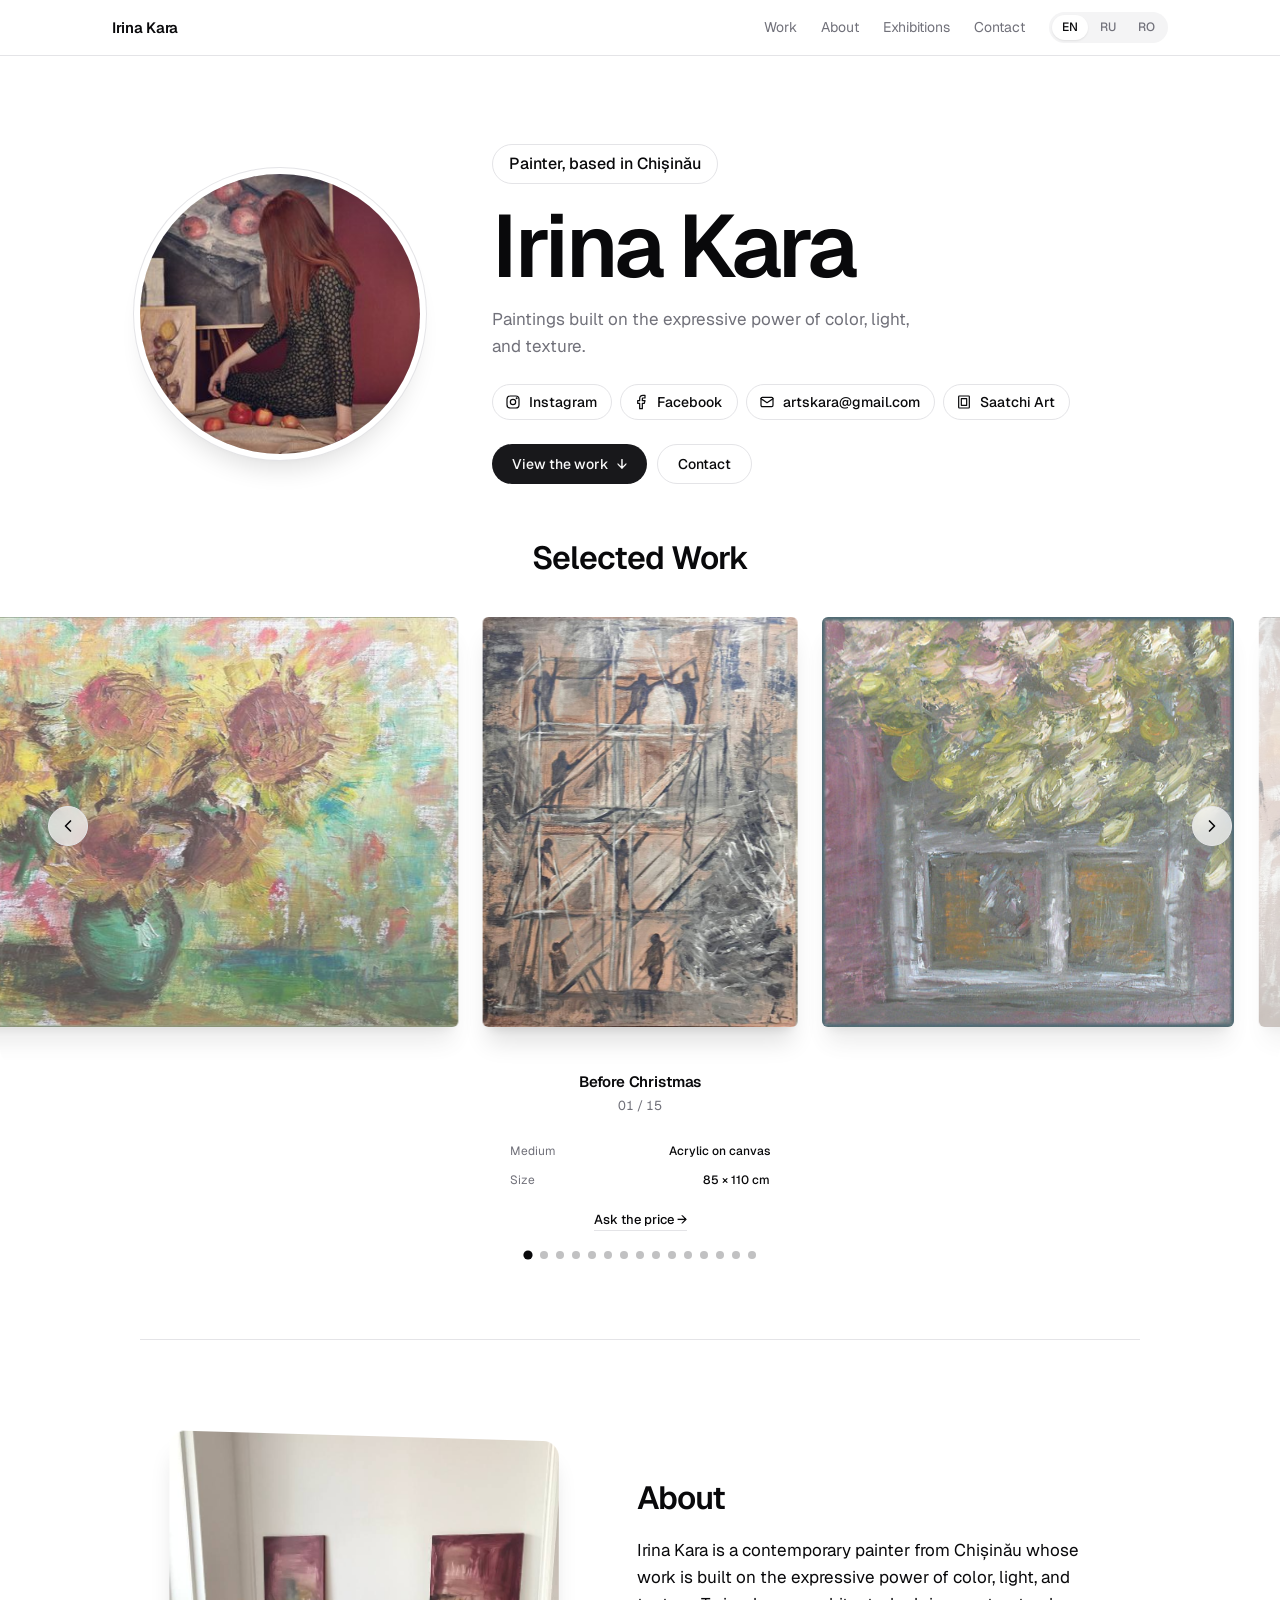
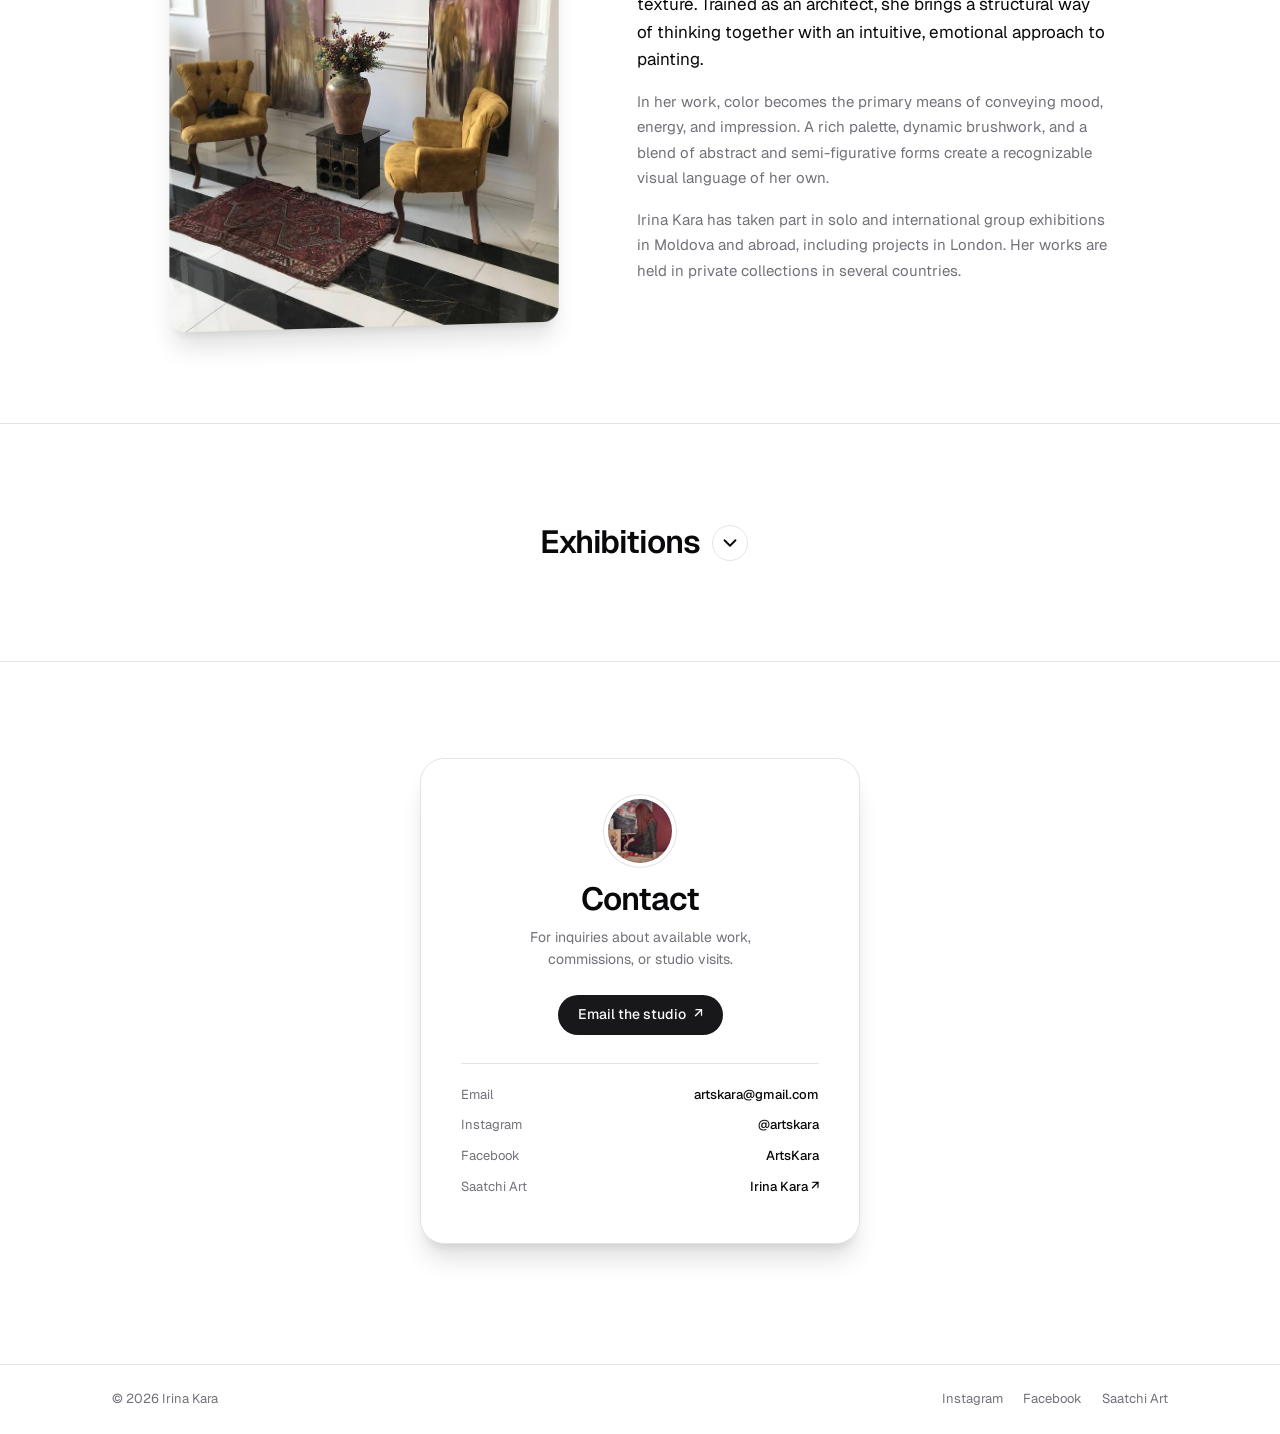
==== commit 4af5117f: "Buyer-focused titles and an "Ask the price" link under each painting - Page titles and descriptions " ====
--- a/index.html
+++ b/index.html
@@ -1,9 +1,343 @@
 <!DOCTYPE html>
-<html lang="en">
+<html lang="en" data-page-lang="en">
 <head>
 <meta charset="UTF-8">
 <meta name="viewport" content="width=device-width, initial-scale=1.0">
-<title>Irina Kara — Paintings & Works on Paper</title>
+<title>Irina Kara — Original Paintings for Sale, Chișinău, Moldova</title>
+<!-- seo:start (generated by build.py) -->
+<meta name="description" content="Buy original oil and acrylic paintings by Irina Kara, a contemporary painter from Chișinău, Moldova. Buy directly from the artist, order a commission, or get worldwide delivery.">
+<link rel="canonical" href="https://www.artskara.com/">
+<link rel="alternate" hreflang="en" href="https://www.artskara.com/">
+<link rel="alternate" hreflang="ru" href="https://www.artskara.com/ru/">
+<link rel="alternate" hreflang="ro" href="https://www.artskara.com/ro/">
+<link rel="alternate" hreflang="x-default" href="https://www.artskara.com/">
+<meta property="og:type" content="website">
+<meta property="og:site_name" content="Irina Kara">
+<meta property="og:title" content="Irina Kara — Original Paintings for Sale, Chișinău, Moldova">
+<meta property="og:description" content="Buy original oil and acrylic paintings by Irina Kara, a contemporary painter from Chișinău, Moldova. Buy directly from the artist, order a commission, or get worldwide delivery.">
+<meta property="og:url" content="https://www.artskara.com/">
+<meta property="og:image" content="https://www.artskara.com/og-image.jpg">
+<meta property="og:image:width" content="1200">
+<meta property="og:image:height" content="630">
+<meta property="og:locale" content="en_US">
+<meta property="og:locale:alternate" content="ru_RU">
+<meta property="og:locale:alternate" content="ro_RO">
+<meta name="twitter:card" content="summary_large_image">
+<script type="application/ld+json">
+{
+  "@context": "https://schema.org",
+  "@graph": [
+    {
+      "@type": "Person",
+      "@id": "https://www.artskara.com/#irina",
+      "name": "Irina Kara",
+      "alternateName": [
+        "Ирина Кара"
+      ],
+      "jobTitle": "Painter",
+      "description": "Buy original oil and acrylic paintings by Irina Kara, a contemporary painter from Chișinău, Moldova. Buy directly from the artist, order a commission, or get worldwide delivery.",
+      "image": "https://www.artskara.com/images/artist-avatar.jpg",
+      "url": "https://www.artskara.com/",
+      "email": "mailto:artskara@gmail.com",
+      "address": {
+        "@type": "PostalAddress",
+        "addressLocality": "Chișinău",
+        "addressCountry": "MD"
+      },
+      "sameAs": [
+        "https://www.instagram.com/artskara/",
+        "https://www.facebook.com/ArtsKara",
+        "https://www.saatchiart.com/account/profile/97227"
+      ]
+    },
+    {
+      "@type": "WebSite",
+      "@id": "https://www.artskara.com/#website",
+      "url": "https://www.artskara.com/",
+      "name": "Irina Kara",
+      "inLanguage": [
+        "en",
+        "ru",
+        "ro"
+      ],
+      "about": {
+        "@id": "https://www.artskara.com/#irina"
+      }
+    },
+    {
+      "@type": "VisualArtwork",
+      "name": "Before Christmas",
+      "image": "https://www.artskara.com/images/before-christmas.jpg",
+      "artform": "Painting",
+      "artMedium": "Acrylic on canvas",
+      "width": {
+        "@type": "Distance",
+        "name": "85 cm"
+      },
+      "height": {
+        "@type": "Distance",
+        "name": "110 cm"
+      },
+      "creator": {
+        "@id": "https://www.artskara.com/#irina"
+      }
+    },
+    {
+      "@type": "VisualArtwork",
+      "name": "Grandma's Pear",
+      "image": "https://www.artskara.com/images/grandmas-pear.jpg",
+      "artform": "Painting",
+      "artMedium": "Oil on canvas",
+      "width": {
+        "@type": "Distance",
+        "name": "85 cm"
+      },
+      "height": {
+        "@type": "Distance",
+        "name": "85 cm"
+      },
+      "creator": {
+        "@id": "https://www.artskara.com/#irina"
+      }
+    },
+    {
+      "@type": "VisualArtwork",
+      "name": "After the Touch",
+      "image": "https://www.artskara.com/images/hero-after-the-touch.jpg",
+      "artform": "Painting",
+      "artMedium": "Acrylic on canvas",
+      "width": {
+        "@type": "Distance",
+        "name": "60 cm"
+      },
+      "height": {
+        "@type": "Distance",
+        "name": "85 cm"
+      },
+      "creator": {
+        "@id": "https://www.artskara.com/#irina"
+      }
+    },
+    {
+      "@type": "VisualArtwork",
+      "name": "Letter – Thoughts Before Sunrise",
+      "image": "https://www.artskara.com/images/letter-thoughts-before-sunrise.jpg",
+      "artform": "Painting",
+      "artMedium": "Acrylic on canvas",
+      "width": {
+        "@type": "Distance",
+        "name": "85 cm"
+      },
+      "height": {
+        "@type": "Distance",
+        "name": "110 cm"
+      },
+      "creator": {
+        "@id": "https://www.artskara.com/#irina"
+      }
+    },
+    {
+      "@type": "VisualArtwork",
+      "name": "Wild Bloom",
+      "image": "https://www.artskara.com/images/wild-bloom.jpg",
+      "artform": "Painting",
+      "artMedium": "Oil on canvas",
+      "width": {
+        "@type": "Distance",
+        "name": "60 cm"
+      },
+      "height": {
+        "@type": "Distance",
+        "name": "80 cm"
+      },
+      "creator": {
+        "@id": "https://www.artskara.com/#irina"
+      }
+    },
+    {
+      "@type": "VisualArtwork",
+      "name": "The Little White Lamb",
+      "image": "https://www.artskara.com/images/the-little-white-lamb.jpg",
+      "artform": "Painting",
+      "artMedium": "Oil on canvas",
+      "width": {
+        "@type": "Distance",
+        "name": "85 cm"
+      },
+      "height": {
+        "@type": "Distance",
+        "name": "110 cm"
+      },
+      "creator": {
+        "@id": "https://www.artskara.com/#irina"
+      }
+    },
+    {
+      "@type": "VisualArtwork",
+      "name": "The Apples and Pears",
+      "image": "https://www.artskara.com/images/apples-and-pears.jpg",
+      "artform": "Painting",
+      "artMedium": "Oil on canvas",
+      "width": {
+        "@type": "Distance",
+        "name": "85 cm"
+      },
+      "height": {
+        "@type": "Distance",
+        "name": "30 cm"
+      },
+      "creator": {
+        "@id": "https://www.artskara.com/#irina"
+      }
+    },
+    {
+      "@type": "VisualArtwork",
+      "name": "Roses",
+      "image": "https://www.artskara.com/images/roses.jpg",
+      "artform": "Painting",
+      "artMedium": "Oil on canvas",
+      "width": {
+        "@type": "Distance",
+        "name": "60 cm"
+      },
+      "height": {
+        "@type": "Distance",
+        "name": "60 cm"
+      },
+      "creator": {
+        "@id": "https://www.artskara.com/#irina"
+      }
+    },
+    {
+      "@type": "VisualArtwork",
+      "name": "The Road at Home, Old Orhey",
+      "image": "https://www.artskara.com/images/road-at-home-old-orhey.jpg",
+      "artform": "Painting",
+      "artMedium": "Oil on canvas",
+      "width": {
+        "@type": "Distance",
+        "name": "85 cm"
+      },
+      "height": {
+        "@type": "Distance",
+        "name": "85 cm"
+      },
+      "creator": {
+        "@id": "https://www.artskara.com/#irina"
+      }
+    },
+    {
+      "@type": "VisualArtwork",
+      "name": "Crimson Pulse",
+      "image": "https://www.artskara.com/images/crimson-pulse.jpg",
+      "artform": "Painting",
+      "artMedium": "Oil on canvas",
+      "width": {
+        "@type": "Distance",
+        "name": "60 cm"
+      },
+      "height": {
+        "@type": "Distance",
+        "name": "110 cm"
+      },
+      "creator": {
+        "@id": "https://www.artskara.com/#irina"
+      }
+    },
+    {
+      "@type": "VisualArtwork",
+      "name": "Horizon in Motion",
+      "image": "https://www.artskara.com/images/horizon-in-motion.jpg",
+      "artform": "Painting",
+      "artMedium": "Oil on canvas, diptych",
+      "width": {
+        "@type": "Distance",
+        "name": "60 cm"
+      },
+      "height": {
+        "@type": "Distance",
+        "name": "80 cm"
+      },
+      "creator": {
+        "@id": "https://www.artskara.com/#irina"
+      }
+    },
+    {
+      "@type": "VisualArtwork",
+      "name": "Pink Roses and Tea",
+      "image": "https://www.artskara.com/images/pink-roses-and-tea.jpg",
+      "artform": "Painting",
+      "artMedium": "Oil on canvas",
+      "width": {
+        "@type": "Distance",
+        "name": "40 cm"
+      },
+      "height": {
+        "@type": "Distance",
+        "name": "70 cm"
+      },
+      "creator": {
+        "@id": "https://www.artskara.com/#irina"
+      }
+    },
+    {
+      "@type": "VisualArtwork",
+      "name": "Still Life with Pomegranate and Orange",
+      "image": "https://www.artskara.com/images/pomegranate-and-orange.jpg",
+      "artform": "Painting",
+      "artMedium": "Oil on canvas",
+      "width": {
+        "@type": "Distance",
+        "name": "50 cm"
+      },
+      "height": {
+        "@type": "Distance",
+        "name": "30 cm"
+      },
+      "creator": {
+        "@id": "https://www.artskara.com/#irina"
+      }
+    },
+    {
+      "@type": "VisualArtwork",
+      "name": "Between Silence and Depth",
+      "image": "https://www.artskara.com/images/between-silence-and-depth.jpg",
+      "artform": "Painting",
+      "artMedium": "Oil on canvas",
+      "width": {
+        "@type": "Distance",
+        "name": "30 cm"
+      },
+      "height": {
+        "@type": "Distance",
+        "name": "40 cm"
+      },
+      "creator": {
+        "@id": "https://www.artskara.com/#irina"
+      }
+    },
+    {
+      "@type": "VisualArtwork",
+      "name": "Sunflowers",
+      "image": "https://www.artskara.com/images/sunflowers.jpg",
+      "artform": "Painting",
+      "artMedium": "Oil on canvas",
+      "width": {
+        "@type": "Distance",
+        "name": "50 cm"
+      },
+      "height": {
+        "@type": "Distance",
+        "name": "30 cm"
+      },
+      "creator": {
+        "@id": "https://www.artskara.com/#irina"
+      }
+    }
+  ]
+}
+</script>
+<!-- seo:end -->
 <link rel="icon" href="/favicon.ico" sizes="any">
 <link rel="icon" type="image/png" sizes="32x32" href="/favicon-32.png">
 <link rel="apple-touch-icon" href="/apple-touch-icon.png">
@@ -11,7 +345,7 @@
 <link rel="preconnect" href="https://fonts.googleapis.com">
 <link rel="preconnect" href="https://fonts.gstatic.com" crossorigin>
 <link href="https://fonts.googleapis.com/css2?family=Geist:wght@400;500;600&display=swap" rel="stylesheet">
-<link rel="stylesheet" href="style-d.css?v=11">
+<link rel="stylesheet" href="style-d.css?v=13">
 </head>
 <body>
 
@@ -163,6 +497,7 @@
             <div><dt data-i18n="meta.medium">Medium</dt><dd data-i18n="medium.acrylic">Acrylic on canvas</dd></div>
             <div><dt data-i18n="meta.size">Size</dt><dd>85 × 110 cm</dd></div>
           </dl>
+          <a class="cf__ask" href="mailto:artskara@gmail.com?subject=Painting%3A%20Before%20Christmas"><span data-i18n="cf.ask">Ask the price</span> <span aria-hidden="true">→</span></a>
         </div>
         <div class="cf__caption">
           <p class="cf__title">Grandma's Pear</p>
@@ -171,6 +506,7 @@
             <div><dt data-i18n="meta.medium">Medium</dt><dd data-i18n="medium.oil">Oil on canvas</dd></div>
             <div><dt data-i18n="meta.size">Size</dt><dd>85 × 85 cm</dd></div>
           </dl>
+          <a class="cf__ask" href="mailto:artskara@gmail.com?subject=Painting%3A%20Grandma%27s%20Pear"><span data-i18n="cf.ask">Ask the price</span> <span aria-hidden="true">→</span></a>
         </div>
         <div class="cf__caption">
           <p class="cf__title">After the Touch</p>
@@ -179,6 +515,7 @@
             <div><dt data-i18n="meta.medium">Medium</dt><dd data-i18n="medium.acrylic">Acrylic on canvas</dd></div>
             <div><dt data-i18n="meta.size">Size</dt><dd>60 × 85 cm</dd></div>
           </dl>
+          <a class="cf__ask" href="mailto:artskara@gmail.com?subject=Painting%3A%20After%20the%20Touch"><span data-i18n="cf.ask">Ask the price</span> <span aria-hidden="true">→</span></a>
         </div>
         <div class="cf__caption">
           <p class="cf__title">Letter – Thoughts Before Sunrise</p>
@@ -187,6 +524,7 @@
             <div><dt data-i18n="meta.medium">Medium</dt><dd data-i18n="medium.acrylic">Acrylic on canvas</dd></div>
             <div><dt data-i18n="meta.size">Size</dt><dd>85 × 110 cm</dd></div>
           </dl>
+          <a class="cf__ask" href="mailto:artskara@gmail.com?subject=Painting%3A%20Letter%20%E2%80%93%20Thoughts%20Before%20Sunrise"><span data-i18n="cf.ask">Ask the price</span> <span aria-hidden="true">→</span></a>
         </div>
         <div class="cf__caption">
           <p class="cf__title">Wild Bloom</p>
@@ -195,6 +533,7 @@
             <div><dt data-i18n="meta.medium">Medium</dt><dd data-i18n="medium.oil">Oil on canvas</dd></div>
             <div><dt data-i18n="meta.size">Size</dt><dd>60 × 80 cm</dd></div>
           </dl>
+          <a class="cf__ask" href="mailto:artskara@gmail.com?subject=Painting%3A%20Wild%20Bloom"><span data-i18n="cf.ask">Ask the price</span> <span aria-hidden="true">→</span></a>
         </div>
         <div class="cf__caption">
           <p class="cf__title">The Little White Lamb</p>
@@ -203,6 +542,7 @@
             <div><dt data-i18n="meta.medium">Medium</dt><dd data-i18n="medium.oil">Oil on canvas</dd></div>
             <div><dt data-i18n="meta.size">Size</dt><dd>85 × 110 cm</dd></div>
           </dl>
+          <a class="cf__ask" href="mailto:artskara@gmail.com?subject=Painting%3A%20The%20Little%20White%20Lamb"><span data-i18n="cf.ask">Ask the price</span> <span aria-hidden="true">→</span></a>
         </div>
         <div class="cf__caption">
           <p class="cf__title">The Apples and Pears</p>
@@ -211,6 +551,7 @@
             <div><dt data-i18n="meta.medium">Medium</dt><dd data-i18n="medium.oil">Oil on canvas</dd></div>
             <div><dt data-i18n="meta.size">Size</dt><dd>85 × 30 cm</dd></div>
           </dl>
+          <a class="cf__ask" href="mailto:artskara@gmail.com?subject=Painting%3A%20The%20Apples%20and%20Pears"><span data-i18n="cf.ask">Ask the price</span> <span aria-hidden="true">→</span></a>
         </div>
         <div class="cf__caption">
           <p class="cf__title">Roses</p>
@@ -219,6 +560,7 @@
             <div><dt data-i18n="meta.medium">Medium</dt><dd data-i18n="medium.oil">Oil on canvas</dd></div>
             <div><dt data-i18n="meta.size">Size</dt><dd>60 × 60 cm</dd></div>
           </dl>
+          <a class="cf__ask" href="mailto:artskara@gmail.com?subject=Painting%3A%20Roses"><span data-i18n="cf.ask">Ask the price</span> <span aria-hidden="true">→</span></a>
         </div>
         <div class="cf__caption">
           <p class="cf__title">The Road at Home, Old Orhey</p>
@@ -227,6 +569,7 @@
             <div><dt data-i18n="meta.medium">Medium</dt><dd data-i18n="medium.oil">Oil on canvas</dd></div>
             <div><dt data-i18n="meta.size">Size</dt><dd>85 × 85 cm</dd></div>
           </dl>
+          <a class="cf__ask" href="mailto:artskara@gmail.com?subject=Painting%3A%20The%20Road%20at%20Home%2C%20Old%20Orhey"><span data-i18n="cf.ask">Ask the price</span> <span aria-hidden="true">→</span></a>
         </div>
         <div class="cf__caption">
           <p class="cf__title">Crimson Pulse</p>
@@ -235,6 +578,7 @@
             <div><dt data-i18n="meta.medium">Medium</dt><dd data-i18n="medium.oil">Oil on canvas</dd></div>
             <div><dt data-i18n="meta.size">Size</dt><dd>60 × 110 cm</dd></div>
           </dl>
+          <a class="cf__ask" href="mailto:artskara@gmail.com?subject=Painting%3A%20Crimson%20Pulse"><span data-i18n="cf.ask">Ask the price</span> <span aria-hidden="true">→</span></a>
         </div>
         <div class="cf__caption">
           <p class="cf__title">Horizon in Motion</p>
@@ -243,6 +587,7 @@
             <div><dt data-i18n="meta.medium">Medium</dt><dd data-i18n="medium.oilDiptych">Oil on canvas, diptych</dd></div>
             <div><dt data-i18n="meta.size">Size</dt><dd>60 × 80 cm</dd></div>
           </dl>
+          <a class="cf__ask" href="mailto:artskara@gmail.com?subject=Painting%3A%20Horizon%20in%20Motion"><span data-i18n="cf.ask">Ask the price</span> <span aria-hidden="true">→</span></a>
         </div>
         <div class="cf__caption">
           <p class="cf__title">Pink Roses and Tea</p>
@@ -251,6 +596,7 @@
             <div><dt data-i18n="meta.medium">Medium</dt><dd data-i18n="medium.oil">Oil on canvas</dd></div>
             <div><dt data-i18n="meta.size">Size</dt><dd>40 × 70 cm</dd></div>
           </dl>
+          <a class="cf__ask" href="mailto:artskara@gmail.com?subject=Painting%3A%20Pink%20Roses%20and%20Tea"><span data-i18n="cf.ask">Ask the price</span> <span aria-hidden="true">→</span></a>
         </div>
         <div class="cf__caption">
           <p class="cf__title">Still Life with Pomegranate and Orange</p>
@@ -259,6 +605,7 @@
             <div><dt data-i18n="meta.medium">Medium</dt><dd data-i18n="medium.oil">Oil on canvas</dd></div>
             <div><dt data-i18n="meta.size">Size</dt><dd>50 × 30 cm</dd></div>
           </dl>
+          <a class="cf__ask" href="mailto:artskara@gmail.com?subject=Painting%3A%20Still%20Life%20with%20Pomegranate%20and%20Orange"><span data-i18n="cf.ask">Ask the price</span> <span aria-hidden="true">→</span></a>
         </div>
         <div class="cf__caption">
           <p class="cf__title">Between Silence and Depth</p>
@@ -267,6 +614,7 @@
             <div><dt data-i18n="meta.medium">Medium</dt><dd data-i18n="medium.oil">Oil on canvas</dd></div>
             <div><dt data-i18n="meta.size">Size</dt><dd>30 × 40 cm</dd></div>
           </dl>
+          <a class="cf__ask" href="mailto:artskara@gmail.com?subject=Painting%3A%20Between%20Silence%20and%20Depth"><span data-i18n="cf.ask">Ask the price</span> <span aria-hidden="true">→</span></a>
         </div>
         <div class="cf__caption">
           <p class="cf__title">Sunflowers</p>
@@ -275,6 +623,7 @@
             <div><dt data-i18n="meta.medium">Medium</dt><dd data-i18n="medium.oil">Oil on canvas</dd></div>
             <div><dt data-i18n="meta.size">Size</dt><dd>50 × 30 cm</dd></div>
           </dl>
+          <a class="cf__ask" href="mailto:artskara@gmail.com?subject=Painting%3A%20Sunflowers"><span data-i18n="cf.ask">Ask the price</span> <span aria-hidden="true">→</span></a>
         </div>
       </div>
 
@@ -494,6 +843,6 @@
 </div>
 
 <script src="coverflow.js?v=2"></script>
-<script src="script.js?v=5"></script>
+<script src="script.js?v=8"></script>
 </body>
 </html>
--- a/style-d.css
+++ b/style-d.css
@@ -492,6 +492,15 @@
   .cf__caption.is-active { animation: none; }
 }
 
+.cf__ask {
+  margin-top: 14px;
+  font-size: 13px;
+  font-weight: 500;
+  border-bottom: 1px solid var(--border);
+  transition: border-color 0.2s;
+}
+.cf__ask:hover { border-color: var(--foreground); }
+
 /* ---------- About ---------- */
 .about {
   max-width: 1000px;
